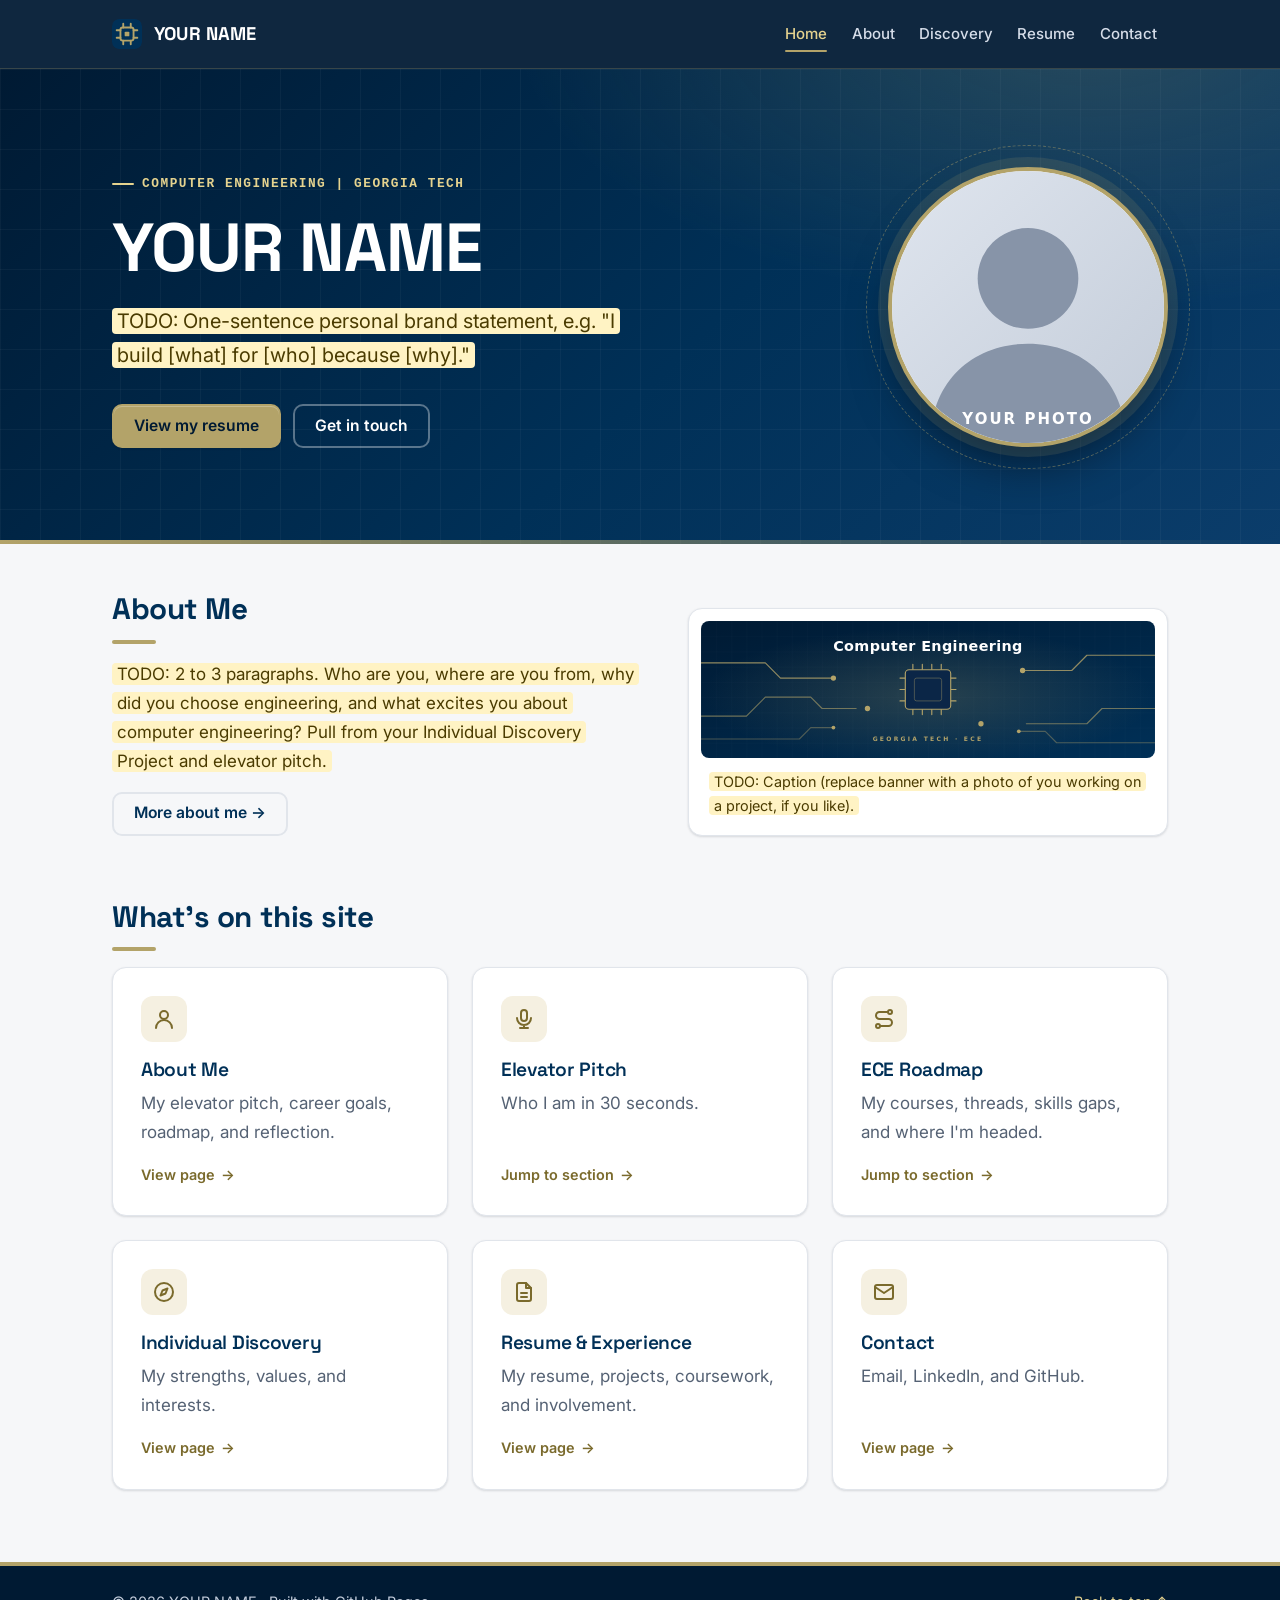
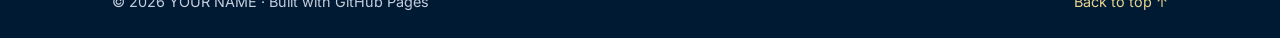
==== index.html @ eb9f962d "Restructure site into 5 pages: Home, About, Discovery, Resume, Contact - New about.html combines Ele" ====
<!DOCTYPE html>
<html lang="en">
<head>
<meta charset="utf-8">
<meta name="viewport" content="width=device-width, initial-scale=1">
<title>Home | YOUR NAME ePortfolio</title>
<meta name="description" content="ECE ePortfolio of YOUR NAME, Computer Engineering student at Georgia Tech.">
<meta name="theme-color" content="#001a33">
<link rel="icon" href="favicon.svg" type="image/svg+xml">
<link rel="preconnect" href="https://fonts.googleapis.com">
<link rel="preconnect" href="https://fonts.gstatic.com" crossorigin>
<link rel="stylesheet" href="https://fonts.googleapis.com/css2?family=Inter:wght@400;500;600;700&amp;family=Space+Grotesk:wght@500;600;700&amp;display=swap">
<link rel="stylesheet" href="style.css">
<script>document.documentElement.classList.add("js");</script>
<script src="script.js" defer></script>
</head>
<body>
<a class="skip-link" href="#main">Skip to main content</a>
<header class="site-header" id="top">
<div class="wrap header-inner">
<a class="brand" href="index.html"><img src="favicon.svg" alt="" width="30" height="30">YOUR NAME</a>
<button class="nav-toggle" type="button" aria-expanded="false" aria-controls="site-nav"><span class="nav-toggle-bars" aria-hidden="true"></span><span class="sr-only">Open menu</span></button>
<nav id="site-nav" class="site-nav" aria-label="Main">
<a class="active" aria-current="page" href="index.html">Home</a>
<a href="about.html">About</a>
<a href="discovery.html">Discovery</a>
<a href="resume.html">Resume</a>
<a href="contact.html">Contact</a>
</nav>
</div>
</header>

<main id="main">
<section class="hero" aria-labelledby="hero-name">
<div class="wrap hero-inner">
<div class="hero-photo">
<img class="headshot" src="images/headshot.svg" alt="Headshot of YOUR NAME" width="280" height="280">
</div>
<div class="hero-text">
<p class="eyebrow">Computer Engineering | Georgia Tech</p>
<h1 id="hero-name">YOUR NAME</h1>
<p class="lede"><span class="todo">TODO: One-sentence personal brand statement, e.g. "I build [what] for [who] because [why]."</span></p>
<div class="hero-actions">
<a class="btn" href="resume.html">View my resume</a>
<a class="btn btn-light" href="contact.html">Get in touch</a>
</div>
</div>
</div>
</section>

<div class="wrap content">
<section class="section" aria-labelledby="about-heading">
<div class="about">
<div>
<h2 id="about-heading">About Me</h2>
<p><span class="todo">TODO: 2 to 3 paragraphs. Who are you, where are you from, why did you choose engineering, and what excites you about computer engineering? Pull from your Individual Discovery Project and elevator pitch.</span></p>
<p><a class="btn btn-ghost" href="about.html">More about me &rarr;</a></p>
</div>
<figure>
<img src="images/banner.svg" alt="Computer Engineering banner graphic with circuit traces" width="1200" height="360">
<figcaption><span class="todo">TODO: Caption (replace banner with a photo of you working on a project, if you like).</span></figcaption>
</figure>
</div>
</section>

<section class="section" aria-labelledby="site-heading">
<h2 id="site-heading">What's on this site</h2>
<div class="grid">
<article class="card card-link">
<span class="icon-badge"><svg viewBox="0 0 24 24" fill="none" stroke="currentColor" stroke-width="2" stroke-linecap="round" stroke-linejoin="round" aria-hidden="true" focusable="false"><circle cx="12" cy="8" r="4"/><path d="M4 21a8 8 0 0 1 16 0"/></svg></span>
<h3><a href="about.html">About Me</a></h3>
<p>My elevator pitch, career goals, roadmap, and reflection.</p>
<span class="card-more" aria-hidden="true">View page</span>
</article>
<article class="card card-link">
<span class="icon-badge"><svg viewBox="0 0 24 24" fill="none" stroke="currentColor" stroke-width="2" stroke-linecap="round" stroke-linejoin="round" aria-hidden="true" focusable="false"><rect x="9" y="3" width="6" height="11" rx="3"/><path d="M5 11a7 7 0 0 0 14 0M12 18v3M8 21h8"/></svg></span>
<h3><a href="about.html#pitch">Elevator Pitch</a></h3>
<p>Who I am in 30 seconds.</p>
<span class="card-more" aria-hidden="true">Jump to section</span>
</article>
<article class="card card-link">
<span class="icon-badge"><svg viewBox="0 0 24 24" fill="none" stroke="currentColor" stroke-width="2" stroke-linecap="round" stroke-linejoin="round" aria-hidden="true" focusable="false"><circle cx="6" cy="19" r="2"/><circle cx="18" cy="5" r="2"/><path d="M8 19h8.5a3.5 3.5 0 0 0 0-7h-9a3.5 3.5 0 0 1 0-7H16"/></svg></span>
<h3><a href="about.html#roadmap">ECE Roadmap</a></h3>
<p>My courses, threads, skills gaps, and where I'm headed.</p>
<span class="card-more" aria-hidden="true">Jump to section</span>
</article>
<article class="card card-link">
<span class="icon-badge"><svg viewBox="0 0 24 24" fill="none" stroke="currentColor" stroke-width="2" stroke-linecap="round" stroke-linejoin="round" aria-hidden="true" focusable="false"><circle cx="12" cy="12" r="9"/><path d="m15.5 8.5-2 5-5 2 2-5z"/></svg></span>
<h3><a href="discovery.html">Individual Discovery</a></h3>
<p>My strengths, values, and interests.</p>
<span class="card-more" aria-hidden="true">View page</span>
</article>
<article class="card card-link">
<span class="icon-badge"><svg viewBox="0 0 24 24" fill="none" stroke="currentColor" stroke-width="2" stroke-linecap="round" stroke-linejoin="round" aria-hidden="true" focusable="false"><path d="M14 3H7a2 2 0 0 0-2 2v14a2 2 0 0 0 2 2h10a2 2 0 0 0 2-2V8z"/><path d="M14 3v5h5M9 13h6M9 17h6"/></svg></span>
<h3><a href="resume.html">Resume &amp; Experience</a></h3>
<p>My resume, projects, coursework, and involvement.</p>
<span class="card-more" aria-hidden="true">View page</span>
</article>
<article class="card card-link">
<span class="icon-badge"><svg viewBox="0 0 24 24" fill="none" stroke="currentColor" stroke-width="2" stroke-linecap="round" stroke-linejoin="round" aria-hidden="true" focusable="false"><rect x="3" y="5" width="18" height="14" rx="2"/><path d="m3 7 9 6 9-6"/></svg></span>
<h3><a href="contact.html">Contact</a></h3>
<p>Email, LinkedIn, and GitHub.</p>
<span class="card-more" aria-hidden="true">View page</span>
</article>
</div>
</section>
</div>
</main>

<footer class="site-footer">
<div class="wrap footer-inner">
<p>&copy; 2026 YOUR NAME &middot; Built with GitHub Pages</p>
<p><a href="#top">Back to top &uarr;</a></p>
</div>
</footer>
</body>
</html>
---- style.css ----
/* =========================================================================
   ECE ePortfolio stylesheet
   Palette: Georgia Tech Navy (#003057) + Tech Gold (#B3A369)
   Fonts:   Space Grotesk (headings) + Inter (body), loaded in each page <head>
   Sections: 1 tokens · 2 base · 3 layout · 4 header/nav · 5 heroes
             6 components · 7 page-specific · 8 footer · 9 utilities · 10 print
   ========================================================================= */

/* ---------- 1. Design tokens ---------- */
:root {
  color-scheme: light dark;

  /* brand */
  --navy: #003057;
  --navy-900: #001a33;
  --navy-700: #0b3d6b;
  --gold: #b3a369;          /* decoration only: 2.3:1 on white, not for text */
  --gold-strong: #7a6a2c;   /* gold text on light surfaces (5.4:1) */
  --gold-soft: #f5f0e1;

  /* surfaces + text */
  --bg: #f6f7f9;
  --surface: #ffffff;
  --surface-2: #f0f3f7;
  --text: #1a2433;
  --heading: #003057;
  --muted: #556274;
  --border: #e1e5eb;
  --link: #00539b;
  --link-hover: #003057;
  --focus: #00539b;
  --header-bg: rgba(0, 26, 51, .94);
  --th-bg: #003057;
  --th-text: #ffffff;
  --row-alt: #f8f9fb;
  --row-hover: #f2efe3;

  /* the TODO highlight: intentionally the same in light and dark mode */
  --todo-bg: #fff3c4;
  --todo-text: #4a3b00;

  /* type */
  --font-body: "Inter", system-ui, -apple-system, "Segoe UI", Roboto, sans-serif;
  --font-head: "Space Grotesk", "Inter", system-ui, -apple-system, "Segoe UI", sans-serif;
  --font-mono: ui-monospace, "Cascadia Code", "SFMono-Regular", Consolas, monospace;

  /* shape + depth */
  --radius: 14px;
  --radius-sm: 8px;
  --shadow-sm: 0 1px 2px rgba(16, 24, 40, .06), 0 1px 3px rgba(16, 24, 40, .08);
  --shadow-md: 0 4px 8px -2px rgba(16, 24, 40, .08), 0 12px 24px -6px rgba(16, 24, 40, .12);
  --ease: cubic-bezier(.2, .7, .2, 1);
  --speed: .2s;

  /* spacing */
  --space-1: .25rem;
  --space-2: .5rem;
  --space-3: .75rem;
  --space-4: 1rem;
  --space-5: 1.5rem;
  --space-6: 2rem;
  --space-7: 3rem;
  --space-8: 4.5rem;
  --wrap: 1120px;
  --header-h: 68px;
}

@media (prefers-color-scheme: dark) {
  :root {
    --gold-strong: #d6c58a;
    --gold-soft: #24261c;
    --bg: #0b1320;
    --surface: #121c2c;
    --surface-2: #182437;
    --text: #dfe6ef;
    --heading: #f2f5f9;
    --muted: #9aa8bb;
    --border: #243349;
    --link: #8cc4ff;
    --link-hover: #d6c58a;
    --focus: #e5d38f;
    --header-bg: rgba(7, 14, 24, .92);
    --th-bg: #1c2a40;
    --th-text: #f2f5f9;
    --row-alt: #142034;
    --row-hover: #1e2a3d;
    --shadow-sm: 0 1px 2px rgba(0, 0, 0, .4);
    --shadow-md: 0 4px 8px -2px rgba(0, 0, 0, .4), 0 12px 24px -6px rgba(0, 0, 0, .5);
  }
}

/* ---------- 2. Base ---------- */
*, *::before, *::after { box-sizing: border-box; }

html {
  scroll-behavior: smooth;
  scroll-padding-top: calc(var(--header-h) + 16px);
  -webkit-text-size-adjust: 100%;
}

body {
  margin: 0;
  font-family: var(--font-body);
  font-size: 1.0625rem;
  line-height: 1.7;
  color: var(--text);
  background: var(--bg);
  -webkit-font-smoothing: antialiased;
  text-rendering: optimizeLegibility;
  display: flex;
  flex-direction: column;
  min-height: 100vh;
}

main { flex: 1 0 auto; }

h1, h2, h3, h4 {
  font-family: var(--font-head);
  color: var(--heading);
  line-height: 1.2;
  letter-spacing: -.015em;
  margin: 0 0 var(--space-4);
}
h1 { font-size: clamp(2rem, 4.5vw, 3rem); font-weight: 700; }
h2 { font-size: clamp(1.45rem, 2.6vw, 1.85rem); font-weight: 700; margin-top: var(--space-7); }
h2::after {
  content: "";
  display: block;
  width: 44px;
  height: 4px;
  margin-top: var(--space-3);
  border-radius: 2px;
  background: var(--gold);
}
h3 { font-size: 1.2rem; font-weight: 600; }

p { margin: 0 0 var(--space-4); }
.content p, .content li { max-width: 72ch; }

a {
  color: var(--link);
  text-decoration-thickness: 1px;
  text-underline-offset: .2em;
  transition: color var(--speed) var(--ease), text-decoration-color var(--speed) var(--ease);
}
a:hover { color: var(--link-hover); text-decoration-color: var(--gold); text-decoration-thickness: 2px; }

:focus-visible {
  outline: 3px solid var(--focus);
  outline-offset: 3px;
  border-radius: 4px;
}

img, svg, iframe { max-width: 100%; }
img { height: auto; display: block; }

strong { font-weight: 600; }

::selection { background: var(--gold); color: #001a33; }

/* ---------- 3. Layout ---------- */
.wrap {
  width: 100%;
  max-width: var(--wrap);
  margin: 0 auto;
  padding: 0 clamp(1rem, 4vw, 2rem);
}

.content { padding-top: var(--space-7); padding-bottom: var(--space-8); }
.wrap.content > :first-child { margin-top: 0; }
.about h2:first-child { margin-top: 0; }

.section { margin-top: var(--space-7); }
.section > h2:first-child { margin-top: 0; }

/* sub-sections inside a long section (h3 level) */
.subsection { margin-top: var(--space-6); }
.subsection > h3:first-child { margin-top: 0; }
h4 { font-size: 1.15rem; font-weight: 600; }

/* "On this page" jump links (About, Resume) */
.page-toc {
  display: flex;
  flex-wrap: wrap;
  align-items: center;
  gap: var(--space-2);
  padding: var(--space-3) var(--space-4);
  background: var(--surface);
  border: 1px solid var(--border);
  border-radius: 999px;
  box-shadow: var(--shadow-sm);
  width: fit-content;
  max-width: 100%;
}
.page-toc-label {
  margin-right: var(--space-2);
  font-family: var(--font-mono);
  font-size: .75rem;
  font-weight: 600;
  letter-spacing: .1em;
  text-transform: uppercase;
  color: var(--muted);
}
.page-toc a {
  padding: .3rem .85rem;
  border-radius: 999px;
  font-size: .92rem;
  font-weight: 500;
  color: var(--heading);
  text-decoration: none;
  transition: background-color var(--speed) var(--ease), color var(--speed) var(--ease);
}
.page-toc a:hover { background: var(--gold-soft); color: var(--heading); }
@media (max-width: 560px) {
  .page-toc { border-radius: var(--radius); }
  .page-toc-label { width: 100%; }
}

.grid {
  display: grid;
  grid-template-columns: repeat(auto-fill, minmax(min(100%, 300px), 1fr));
  gap: var(--space-5);
}
.grid-3 {
  display: grid;
  grid-template-columns: repeat(auto-fit, minmax(min(100%, 280px), 1fr));
  gap: var(--space-5);
  margin-top: var(--space-6);
}
.grid-2 {
  display: grid;
  grid-template-columns: repeat(auto-fit, minmax(min(100%, 380px), 1fr));
  gap: var(--space-5);
}

/* ---------- 4. Header + navigation ---------- */
.skip-link {
  position: absolute;
  left: var(--space-4);
  top: -100px;
  z-index: 100;
  padding: var(--space-2) var(--space-4);
  background: var(--gold);
  color: #001a33;
  font-weight: 600;
  border-radius: var(--radius-sm);
  text-decoration: none;
}
.skip-link:focus { top: var(--space-3); color: #001a33; }

.site-header {
  position: sticky;
  top: 0;
  z-index: 50;
  background: var(--header-bg);
  -webkit-backdrop-filter: saturate(160%) blur(10px);
  backdrop-filter: saturate(160%) blur(10px);
  border-bottom: 1px solid rgba(179, 163, 105, .25);
  transition: box-shadow var(--speed) var(--ease);
}
.site-header.is-scrolled { box-shadow: 0 6px 20px -8px rgba(0, 0, 0, .45); }
.site-header :focus-visible { outline-color: #e5d38f; }

.header-inner {
  display: flex;
  align-items: center;
  justify-content: space-between;
  gap: var(--space-4);
  min-height: var(--header-h);
}

.brand {
  display: inline-flex;
  align-items: center;
  gap: var(--space-3);
  color: #fff;
  font-family: var(--font-head);
  font-weight: 700;
  font-size: 1.15rem;
  letter-spacing: .01em;
  text-decoration: none;
  white-space: nowrap;
}
.brand img { width: 30px; height: 30px; border-radius: 7px; }
.brand:hover { color: #fff; text-decoration: none; }
.brand:hover img { transform: rotate(-8deg); }
.brand img { transition: transform var(--speed) var(--ease); }

.site-nav {
  display: flex;
  flex-wrap: wrap;
  align-items: center;
  gap: 2px;
}
.site-nav a {
  position: relative;
  color: #d5dde9;
  text-decoration: none;
  font-size: .94rem;
  font-weight: 500;
  padding: .45rem .7rem;
  border-radius: 8px;
  transition: color var(--speed) var(--ease), background-color var(--speed) var(--ease);
}
.site-nav a:hover { color: #fff; background: rgba(255, 255, 255, .08); }
.site-nav a.active { color: #e5d38f; }
.site-nav a.active::after {
  content: "";
  position: absolute;
  left: .7rem;
  right: .7rem;
  bottom: .15rem;
  height: 2px;
  border-radius: 2px;
  background: var(--gold);
}

/* Hamburger button: only shown when JS is running and the screen is narrow.
   Without JS the nav simply wraps below the brand, so it always works. */
.nav-toggle {
  display: none;
  align-items: center;
  justify-content: center;
  width: 44px;
  height: 44px;
  margin-right: -8px;
  padding: 0;
  border: 0;
  border-radius: 10px;
  background: transparent;
  color: #fff;
  cursor: pointer;
}
.nav-toggle:hover { background: rgba(255, 255, 255, .08); }
.nav-toggle-bars,
.nav-toggle-bars::before,
.nav-toggle-bars::after {
  display: block;
  width: 22px;
  height: 2px;
  border-radius: 2px;
  background: currentColor;
  transition: transform var(--speed) var(--ease), background-color var(--speed) var(--ease);
}
.nav-toggle-bars { position: relative; }
.nav-toggle-bars::before,
.nav-toggle-bars::after { content: ""; position: absolute; left: 0; }
.nav-toggle-bars::before { top: -7px; }
.nav-toggle-bars::after { top: 7px; }
.nav-toggle[aria-expanded="true"] .nav-toggle-bars { background: transparent; }
.nav-toggle[aria-expanded="true"] .nav-toggle-bars::before { transform: translateY(7px) rotate(45deg); }
.nav-toggle[aria-expanded="true"] .nav-toggle-bars::after { transform: translateY(-7px) rotate(-45deg); }

@media (max-width: 720px) {
  /* no-JS fallback: brand on one row, nav links wrap underneath */
  .header-inner { flex-wrap: wrap; padding-top: var(--space-2); padding-bottom: var(--space-2); }
  .site-nav { width: 100%; }

  /* JS enhanced: collapsible dropdown panel */
  .js .header-inner { flex-wrap: nowrap; padding-top: 0; padding-bottom: 0; }
  .js .nav-toggle { display: inline-flex; }
  .js .site-nav {
    position: absolute;
    top: 100%;
    left: 0;
    right: 0;
    flex-direction: column;
    align-items: stretch;
    gap: 0;
    padding: var(--space-2) clamp(1rem, 4vw, 2rem) var(--space-4);
    background: var(--navy-900);
    border-bottom: 1px solid rgba(179, 163, 105, .3);
    box-shadow: 0 16px 24px -12px rgba(0, 0, 0, .5);
    opacity: 0;
    visibility: hidden;
    transform: translateY(-8px);
    transition: opacity var(--speed) var(--ease), transform var(--speed) var(--ease), visibility 0s linear var(--speed);
  }
  .js .nav-open .site-nav {
    opacity: 1;
    visibility: visible;
    transform: none;
    transition: opacity var(--speed) var(--ease), transform var(--speed) var(--ease), visibility 0s;
  }
  .js .site-nav a {
    padding: .8rem .75rem;
    font-size: 1.02rem;
    border-bottom: 1px solid rgba(255, 255, 255, .06);
  }
  .js .site-nav a:last-child { border-bottom: 0; }
  .js .site-nav a.active { background: rgba(179, 163, 105, .12); }
  .js .site-nav a.active::after { left: 0; right: auto; top: .6rem; bottom: .6rem; width: 3px; height: auto; }
}

/* ---------- 5. Heroes ---------- */
/* shared navy backdrop: gradient + faint engineering grid + gold glow */
.hero,
.page-hero {
  position: relative;
  color: #e6ecf5;
  background:
    radial-gradient(60rem 30rem at 85% -10%, rgba(179, 163, 105, .22), transparent 60%),
    linear-gradient(rgba(255, 255, 255, .035) 1px, transparent 1px) 0 0 / 40px 40px,
    linear-gradient(90deg, rgba(255, 255, 255, .035) 1px, transparent 1px) 0 0 / 40px 40px,
    linear-gradient(135deg, var(--navy-900) 0%, var(--navy) 55%, var(--navy-700) 100%);
  overflow: hidden;
}
.hero::after,
.page-hero::after {
  content: "";
  position: absolute;
  left: 0;
  right: 0;
  bottom: 0;
  height: 4px;
  background: linear-gradient(90deg, var(--gold), rgba(179, 163, 105, 0));
}
.hero h1, .page-hero h1 { color: #fff; }
.hero :focus-visible, .page-hero :focus-visible { outline-color: #e5d38f; }

/* home hero */
.hero { padding: clamp(3rem, 8vw, 6rem) 0; }
.hero-inner {
  display: grid;
  grid-template-columns: minmax(0, 1fr) auto;
  grid-template-areas: "text photo";
  align-items: center;
  gap: clamp(2rem, 6vw, 5rem);
}
.hero-text { grid-area: text; }
.hero-photo { grid-area: photo; position: relative; }
.hero h1 { font-size: clamp(2.5rem, 7vw, 4.25rem); margin-bottom: var(--space-4); }
.hero .lede { font-size: clamp(1.08rem, 1.6vw, 1.25rem); max-width: 40ch; color: #e6ecf5; margin-bottom: var(--space-6); }

.hero img.headshot {
  width: clamp(180px, 26vw, 280px);
  height: auto;
  aspect-ratio: 1;
  object-fit: cover;
  border-radius: 50%;
  border: 4px solid var(--gold);
  background: #fff;
  box-shadow: 0 0 0 10px rgba(179, 163, 105, .14), 0 24px 48px -12px rgba(0, 0, 0, .55);
}
.hero-photo::before {
  /* decorative orbit ring */
  content: "";
  position: absolute;
  inset: -22px;
  border-radius: 50%;
  border: 1px dashed rgba(179, 163, 105, .45);
  pointer-events: none;
}

.eyebrow {
  display: inline-flex;
  align-items: center;
  gap: var(--space-2);
  margin: 0 0 var(--space-3);
  font-family: var(--font-mono);
  font-size: .8rem;
  font-weight: 600;
  letter-spacing: .12em;
  text-transform: uppercase;
  color: var(--gold-strong);
}
.hero .eyebrow, .page-hero .eyebrow { color: #e5d38f; }
.eyebrow::before {
  content: "";
  width: 22px;
  height: 2px;
  border-radius: 2px;
  background: currentColor;
}

.hero-actions { display: flex; flex-wrap: wrap; gap: var(--space-3); }

@media (max-width: 720px) {
  .hero-inner {
    grid-template-columns: 1fr;
    grid-template-areas: "photo" "text";
    justify-items: start;
  }
  .hero-photo { margin: 22px 0 0 22px; }
}

/* inner-page hero */
.page-hero { padding: clamp(2.25rem, 6vw, 3.75rem) 0 clamp(2.25rem, 5vw, 3.25rem); }
.page-hero h1 { margin-bottom: var(--space-3); }
.page-hero .lede { font-size: 1.12rem; max-width: 65ch; margin: 0; color: #e6ecf5; }

.breadcrumb { margin-bottom: var(--space-4); font-size: .88rem; }
.breadcrumb ol { display: flex; flex-wrap: wrap; gap: var(--space-2); list-style: none; margin: 0; padding: 0; }
.breadcrumb li { display: inline-flex; align-items: center; gap: var(--space-2); color: #aebbd0; }
.breadcrumb li + li::before { content: "/"; color: rgba(179, 163, 105, .8); }
.breadcrumb a { color: #d5dde9; text-decoration: none; }
.breadcrumb a:hover { color: #fff; text-decoration: underline; text-decoration-color: var(--gold); }
.breadcrumb [aria-current="page"] { color: #e5d38f; }

/* ---------- 6. Components ---------- */

/* TODO highlight. Keep this: search the project for "TODO" to find unfinished content. */
.todo {
  background: var(--todo-bg);
  color: var(--todo-text);
  border-radius: 4px;
  padding: 1px 5px;
  -webkit-box-decoration-break: clone;
  box-decoration-break: clone;
}

/* Buttons */
.btn {
  display: inline-flex;
  align-items: center;
  justify-content: center;
  gap: var(--space-2);
  min-height: 44px;
  padding: .65rem 1.25rem;
  border: 2px solid transparent;
  border-radius: 10px;
  background: var(--gold);
  color: #001a33;
  font-family: var(--font-body);
  font-size: .98rem;
  font-weight: 600;
  line-height: 1.2;
  text-decoration: none;
  cursor: pointer;
  box-shadow: 0 1px 0 rgba(255, 255, 255, .25) inset, var(--shadow-sm);
  transition: transform var(--speed) var(--ease), box-shadow var(--speed) var(--ease),
              background-color var(--speed) var(--ease), color var(--speed) var(--ease), border-color var(--speed) var(--ease);
}
.btn:hover {
  background: #c4b57d;
  color: #001a33;
  text-decoration: none;
  transform: translateY(-2px);
  box-shadow: 0 1px 0 rgba(255, 255, 255, .25) inset, var(--shadow-md);
}
.btn:active { transform: translateY(0); }
.btn svg { width: 18px; height: 18px; flex: none; }

.btn-ghost {
  background: transparent;
  color: var(--heading);
  border-color: var(--border);
  box-shadow: none;
}
.btn-ghost:hover { background: var(--surface-2); color: var(--heading); border-color: var(--gold); box-shadow: none; }

/* ghost button on a navy hero */
.btn-light { background: transparent; color: #fff; border-color: rgba(255, 255, 255, .35); box-shadow: none; }
.btn-light:hover { background: rgba(255, 255, 255, .1); color: #fff; border-color: #e5d38f; box-shadow: none; }

.btn-sm { min-height: 36px; padding: .4rem .9rem; font-size: .9rem; border-radius: 8px; }

/* Cards */
.card {
  position: relative;
  background: var(--surface);
  border: 1px solid var(--border);
  border-radius: var(--radius);
  padding: clamp(1.25rem, 3vw, 1.75rem);
  margin: var(--space-4) 0;
  box-shadow: var(--shadow-sm);
}
.grid > .card, .grid-2 > .card, .grid-3 > .card { margin: 0; }
.card > :last-child { margin-bottom: 0; }
.card h2 { margin-top: 0; font-size: 1.3rem; }
.card h3 { margin-bottom: var(--space-2); }

/* Clickable cards (home page): the heading link stretches over the whole card */
.card-link {
  display: flex;
  flex-direction: column;
  transition: transform var(--speed) var(--ease), box-shadow var(--speed) var(--ease), border-color var(--speed) var(--ease);
}
.card-link:hover, .card-link:focus-within {
  transform: translateY(-4px);
  box-shadow: var(--shadow-md);
  border-color: var(--gold);
}
.card-link h3 a { color: var(--heading); text-decoration: none; }
.card-link h3 a::after { content: ""; position: absolute; inset: 0; border-radius: var(--radius); }
.card-link h3 a:focus-visible { outline: none; }
.card-link:focus-within { outline: 3px solid var(--focus); outline-offset: 3px; }
.card-link p { color: var(--muted); margin-bottom: var(--space-4); }
.card-more {
  margin-top: auto;
  display: inline-flex;
  align-items: center;
  gap: .35rem;
  font-size: .9rem;
  font-weight: 600;
  color: var(--gold-strong);
}
.card-more::after { content: "\2192"; transition: transform var(--speed) var(--ease); }
.card-link:hover .card-more::after { transform: translateX(4px); }

.icon-badge {
  display: inline-grid;
  place-items: center;
  width: 46px;
  height: 46px;
  margin-bottom: var(--space-4);
  border-radius: 12px;
  background: var(--gold-soft);
  color: var(--gold-strong);
  transition: background-color var(--speed) var(--ease), color var(--speed) var(--ease);
}
.icon-badge svg { width: 24px; height: 24px; }
.card-link:hover .icon-badge { background: var(--navy); color: #e5d38f; }

/* numbered feature cards (Discovery: strengths / values / interests) */
.feature { border-top: 4px solid var(--gold); }
.feature .num {
  display: block;
  margin-bottom: var(--space-2);
  font-family: var(--font-mono);
  font-size: .8rem;
  font-weight: 600;
  letter-spacing: .1em;
  color: var(--gold-strong);
}

/* callout (highlighted section) */
.callout {
  background: var(--surface);
  border: 1px solid var(--border);
  border-left: 5px solid var(--gold);
  border-radius: var(--radius-sm) var(--radius) var(--radius) var(--radius-sm);
  padding: clamp(1.25rem, 3vw, 1.75rem);
  box-shadow: var(--shadow-sm);
}
.callout > :last-child { margin-bottom: 0; }
.callout h2 { margin-top: 0; }

/* Figures */
figure {
  margin: var(--space-6) 0;
  background: var(--surface);
  border: 1px solid var(--border);
  border-radius: var(--radius);
  padding: var(--space-3);
  box-shadow: var(--shadow-sm);
  overflow: hidden;
}
figure img { width: 100%; border-radius: calc(var(--radius) - 6px); }
figcaption {
  color: var(--muted);
  font-size: .9rem;
  padding: var(--space-3) var(--space-2) var(--space-1);
}

/* Tables */
.table-wrap {
  margin: var(--space-5) 0;
  overflow-x: auto;
  border: 1px solid var(--border);
  border-radius: var(--radius);
  background: var(--surface);
  box-shadow: var(--shadow-sm);
  -webkit-overflow-scrolling: touch;
}
table { border-collapse: collapse; width: 100%; min-width: 560px; background: var(--surface); }
caption {
  caption-side: top;
  text-align: left;
  padding: var(--space-4) var(--space-5) var(--space-2);
  font-size: .9rem;
  color: var(--muted);
}
th, td {
  padding: .85rem 1.25rem;
  text-align: left;
  vertical-align: top;
  border-bottom: 1px solid var(--border);
}
thead th {
  background: var(--th-bg);
  color: var(--th-text);
  font-family: var(--font-head);
  font-size: .85rem;
  font-weight: 600;
  letter-spacing: .06em;
  text-transform: uppercase;
  border-bottom: 3px solid var(--gold);
  white-space: nowrap;
}
tbody tr:nth-child(even) { background: var(--row-alt); }
tbody tr { transition: background-color var(--speed) var(--ease); }
tbody tr:hover { background: var(--row-hover); }
tbody tr:last-child td, tbody tr:last-child th { border-bottom: 0; }
tbody th { font-weight: 600; color: var(--heading); }

/* Course plan: semester column reads like a label */
.table-plan tbody th { width: 22%; font-family: var(--font-head); }

/* Skills gap: numbered step headers and a "skill" column with a gold marker */
.table-gap thead { counter-reset: step; }
.table-gap thead th::before {
  counter-increment: step;
  content: counter(step);
  display: inline-grid;
  place-items: center;
  width: 1.5em;
  height: 1.5em;
  margin-right: .55em;
  border-radius: 50%;
  background: var(--gold);
  color: #001a33;
  font-size: .8rem;
  letter-spacing: 0;
}
.table-gap tbody th { box-shadow: inset 4px 0 0 var(--gold); width: 30%; }

/* Optional level pills for the "Where I Am Now" column, e.g.
   <span class="level level-1">Beginner</span>  (level-1, level-2, level-3) */
.level {
  display: inline-block;
  padding: .1rem .6rem;
  border-radius: 999px;
  font-size: .82rem;
  font-weight: 600;
  border: 1px solid currentColor;
}
.level-1 { color: #b54708; }
.level-2 { color: #8a6d00; }
.level-3 { color: #067647; }
@media (prefers-color-scheme: dark) {
  .level-1 { color: #f7b27a; }
  .level-2 { color: #e5d38f; }
  .level-3 { color: #75e0a7; }
}

/* ---------- 7. Page-specific ---------- */

/* Home: about + banner side by side on wide screens */
.about { display: grid; grid-template-columns: minmax(0, 1.1fr) minmax(0, 1fr); gap: clamp(1.5rem, 4vw, 3rem); align-items: center; }
.about figure { margin: 0; }
@media (max-width: 820px) { .about { grid-template-columns: 1fr; } }

/* Pitch */
.pitch-card {
  position: relative;
  margin: var(--space-6) 0;
  padding: clamp(1.75rem, 4vw, 2.75rem) clamp(1.5rem, 4vw, 3rem);
  border-radius: var(--radius);
  background: linear-gradient(135deg, var(--surface) 0%, var(--surface-2) 100%);
  border: 1px solid var(--border);
  box-shadow: var(--shadow-md);
}
.pitch-card::before {
  content: "\201C";
  position: absolute;
  top: -.15em;
  right: .2em;
  font-family: Georgia, serif;
  font-size: 9rem;
  line-height: 1;
  color: var(--gold);
  opacity: .35;
  pointer-events: none;
}
.pitch-card h2, .pitch-card h3 { margin-top: 0; }
.pitch-card p { font-size: 1.15rem; line-height: 1.75; }
.pitch-card > :last-child { margin-bottom: 0; }

.video-embed {
  position: relative;
  aspect-ratio: 16 / 9;
  max-width: 760px;
  margin: var(--space-5) 0;
  border-radius: var(--radius);
  overflow: hidden;
  background: var(--surface-2);
  border: 2px dashed var(--border);
}
.video-embed iframe { position: absolute; inset: 0; width: 100%; height: 100%; border: 0; }
.video-embed:has(iframe) { border: 0; box-shadow: var(--shadow-md); }
.video-placeholder {
  position: absolute;
  inset: 0;
  display: grid;
  place-content: center;
  justify-items: center;
  gap: var(--space-3);
  color: var(--muted);
  font-size: .95rem;
  text-align: center;
  padding: var(--space-4);
}
.video-placeholder svg { width: 56px; height: 56px; color: var(--gold); }

/* Resume */
.pdf-frame {
  margin: var(--space-6) 0;
  border: 1px solid var(--border);
  border-radius: var(--radius);
  overflow: hidden;
  background: var(--surface-2);
  box-shadow: var(--shadow-md);
}
.pdf-frame-bar {
  display: flex;
  align-items: center;
  gap: var(--space-2);
  padding: .6rem 1rem;
  border-bottom: 1px solid var(--border);
  background: var(--surface);
  font-family: var(--font-mono);
  font-size: .82rem;
  color: var(--muted);
}
.pdf-frame-bar::before {
  content: "";
  width: 10px;
  height: 10px;
  border-radius: 50%;
  background: var(--gold);
}
.pdf-frame iframe { display: block; width: 100%; height: min(900px, 85vh); min-height: 520px; border: 0; background: #fff; }

/* Experience */
.project-card { display: grid; grid-template-columns: minmax(0, 420px) minmax(0, 1fr); gap: clamp(1.25rem, 3vw, 2rem); align-items: start; }
.project-card h3, .project-card h4 { margin-top: 0; margin-bottom: var(--space-3); }
.project-card img {
  width: 100%;
  max-width: 420px;
  border-radius: var(--radius-sm);
  border: 1px solid var(--border);
  transition: transform .35s var(--ease);
}
.project-media { overflow: hidden; border-radius: var(--radius-sm); }
.project-card:hover .project-media img { transform: scale(1.02); }
.project-links { display: flex; flex-wrap: wrap; gap: var(--space-2); margin-top: var(--space-4); }
@media (max-width: 760px) { .project-card { grid-template-columns: 1fr; } }

.exp-card { border-left: 4px solid var(--gold); }

/* Reflection: vertical journey line for past / present / future */
.journey { list-style: none; margin: var(--space-6) 0 0; padding: 0; position: relative; }
.journey::before {
  content: "";
  position: absolute;
  top: .5rem;
  bottom: .5rem;
  left: 19px;
  width: 2px;
  background: linear-gradient(var(--gold), var(--border));
}
.journey > li { position: relative; padding-left: 64px; margin-bottom: var(--space-6); }
.journey > li:last-child { margin-bottom: 0; }
.journey-marker {
  position: absolute;
  left: 0;
  top: 0;
  display: grid;
  place-items: center;
  width: 40px;
  height: 40px;
  border-radius: 50%;
  background: var(--navy);
  color: #e5d38f;
  border: 3px solid var(--gold);
  font-family: var(--font-mono);
  font-size: .85rem;
  font-weight: 700;
}
.journey h2, .journey h3 { margin-top: .35rem; margin-bottom: var(--space-2); }
.journey .card { margin: 0; }

/* Contact */
.contact-list { display: grid; grid-template-columns: repeat(auto-fit, minmax(min(100%, 280px), 1fr)); gap: var(--space-4); margin: var(--space-5) 0; }
.contact-item {
  display: flex;
  align-items: center;
  gap: var(--space-4);
  margin: 0;
  transition: transform var(--speed) var(--ease), box-shadow var(--speed) var(--ease), border-color var(--speed) var(--ease);
}
.contact-item:hover { transform: translateY(-3px); box-shadow: var(--shadow-md); border-color: var(--gold); }
.contact-item .icon-badge { margin: 0; flex: none; }
.contact-item p { margin: 0; min-width: 0; overflow-wrap: anywhere; }
.contact-item strong {
  display: block;
  font-family: var(--font-mono);
  font-size: .78rem;
  letter-spacing: .1em;
  text-transform: uppercase;
  color: var(--muted);
}

/* ---------- 8. Footer ---------- */
.site-footer {
  flex-shrink: 0;
  background: var(--navy-900);
  color: #c3cddc;
  font-size: .9rem;
  border-top: 4px solid var(--gold);
}
.footer-inner {
  display: flex;
  flex-wrap: wrap;
  align-items: center;
  justify-content: space-between;
  gap: var(--space-3);
  padding-top: var(--space-5);
  padding-bottom: var(--space-5);
}
.footer-inner p { margin: 0; }
.site-footer a { color: #e5d38f; text-decoration: none; }
.site-footer a:hover { color: #fff; text-decoration: underline; }
.site-footer :focus-visible { outline-color: #e5d38f; }

/* ---------- 9. Utilities + motion ---------- */
.sr-only {
  position: absolute !important;
  width: 1px;
  height: 1px;
  padding: 0;
  margin: -1px;
  overflow: hidden;
  clip: rect(0, 0, 0, 0);
  white-space: nowrap;
  border: 0;
}
.muted { color: var(--muted); }

@media (prefers-reduced-motion: reduce) {
  html { scroll-behavior: auto; }
  *, *::before, *::after {
    animation-duration: .01ms !important;
    animation-iteration-count: 1 !important;
    transition-duration: .01ms !important;
  }
  .card-link:hover, .contact-item:hover, .btn:hover { transform: none; }
}

/* ---------- 10. Print ---------- */
@media print {
  .site-header, .nav-toggle, .skip-link, .site-footer a[href="#top"] { display: none; }
  .hero, .page-hero { background: none; color: #000; }
  .hero h1, .page-hero h1, .hero .lede, .page-hero .lede { color: #000; }
  .card, figure, .table-wrap { box-shadow: none; break-inside: avoid; }
}
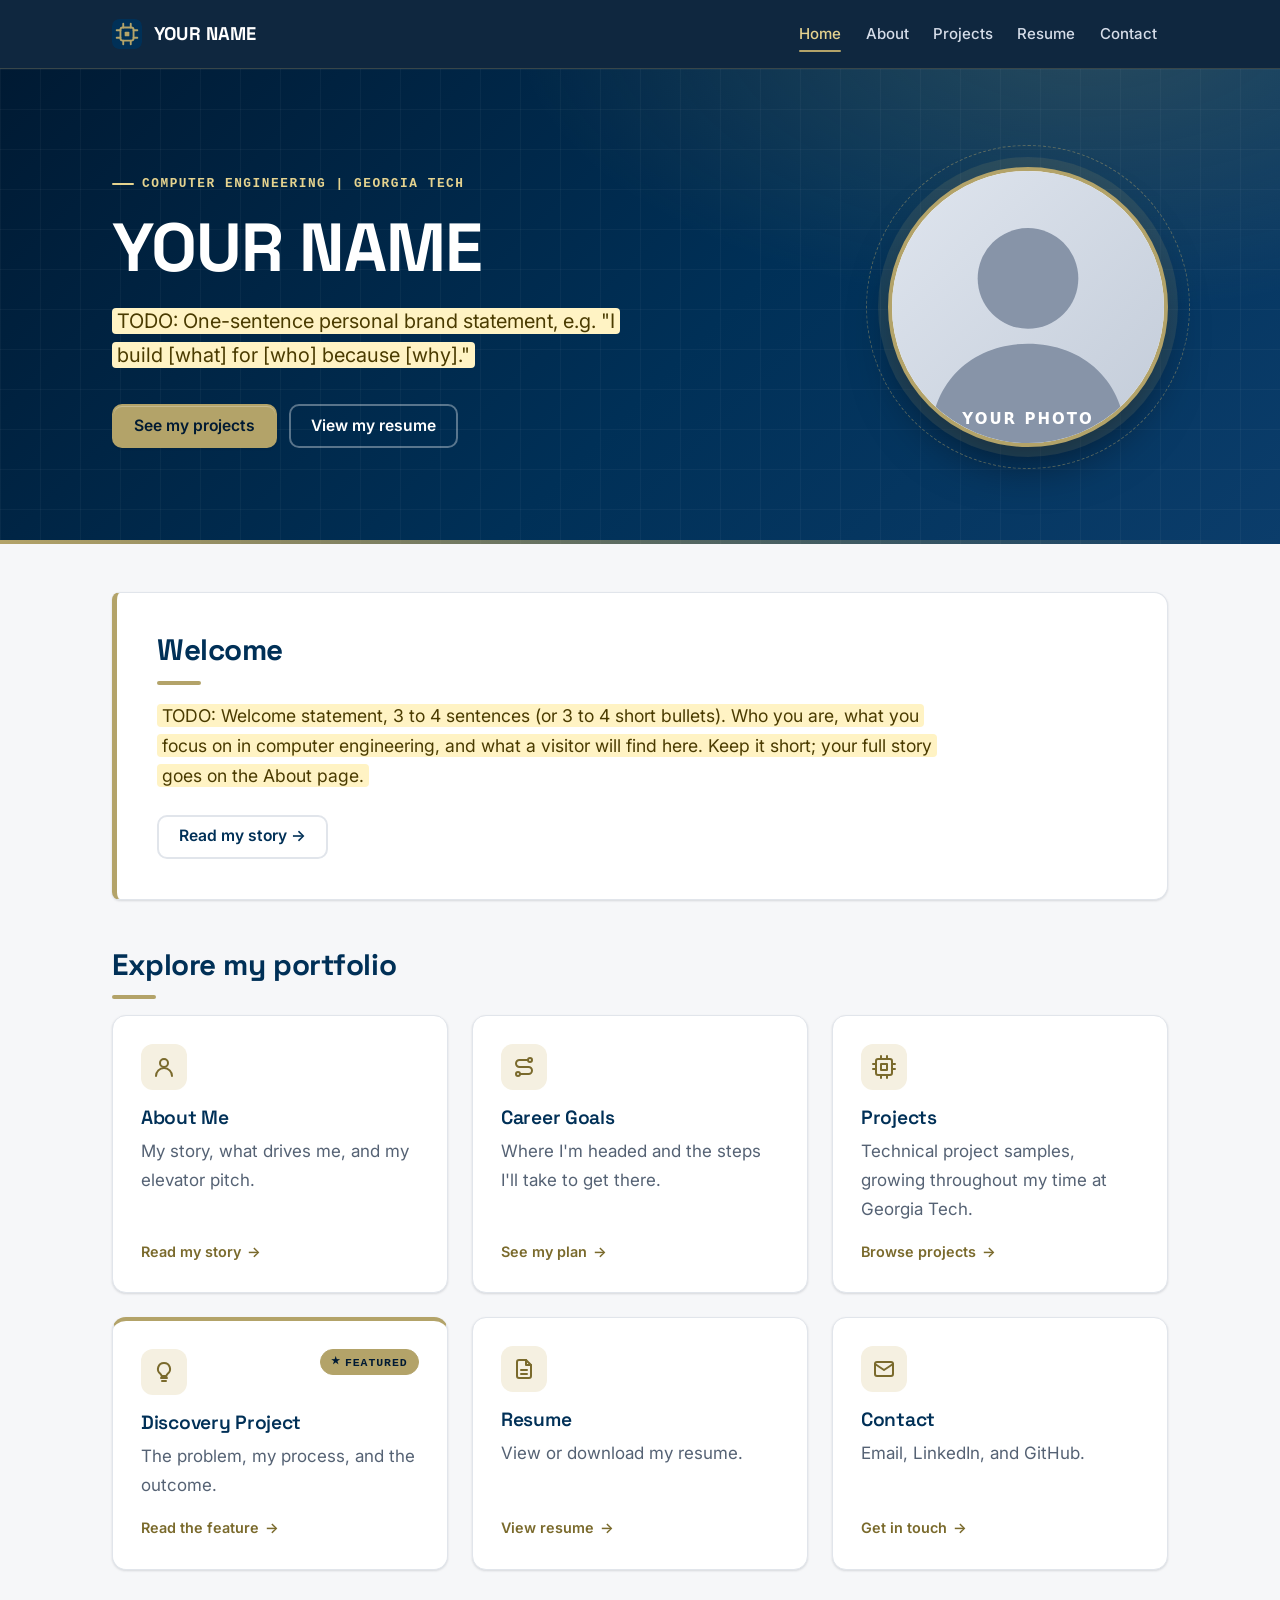
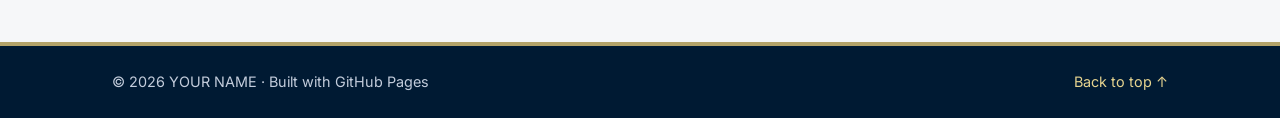
==== commit 96bc2630: "Add Project 2, simplify Home/About/Resume, clean up images - index: remove banner figure; Welcome is" ====
--- a/index.html
+++ b/index.html
@@ -23,7 +23,7 @@
 <nav id="site-nav" class="site-nav" aria-label="Main">
 <a class="active" aria-current="page" href="index.html">Home</a>
 <a href="about.html">About</a>
-<a href="discovery.html">Discovery</a>
+<a href="projects.html">Projects</a>
 <a href="resume.html">Resume</a>
 <a href="contact.html">Contact</a>
 </nav>
@@ -41,66 +41,59 @@
 <h1 id="hero-name">YOUR NAME</h1>
 <p class="lede"><span class="todo">TODO: One-sentence personal brand statement, e.g. "I build [what] for [who] because [why]."</span></p>
 <div class="hero-actions">
-<a class="btn" href="resume.html">View my resume</a>
-<a class="btn btn-light" href="contact.html">Get in touch</a>
+<a class="btn" href="projects.html">See my projects</a>
+<a class="btn btn-light" href="resume.html">View my resume</a>
 </div>
 </div>
 </div>
 </section>
 
 <div class="wrap content">
-<section class="section" aria-labelledby="about-heading">
-<div class="about">
-<div>
-<h2 id="about-heading">About Me</h2>
-<p><span class="todo">TODO: 2 to 3 paragraphs. Who are you, where are you from, why did you choose engineering, and what excites you about computer engineering? Pull from your Individual Discovery Project and elevator pitch.</span></p>
-<p><a class="btn btn-ghost" href="about.html">More about me &rarr;</a></p>
-</div>
-<figure>
-<img src="images/banner.svg" alt="Computer Engineering banner graphic with circuit traces" width="1200" height="360">
-<figcaption><span class="todo">TODO: Caption (replace banner with a photo of you working on a project, if you like).</span></figcaption>
-</figure>
-</div>
+<section class="section welcome" aria-labelledby="welcome-heading">
+<h2 id="welcome-heading">Welcome</h2>
+<p><span class="todo">TODO: Welcome statement, 3 to 4 sentences (or 3 to 4 short bullets). Who you are, what you focus on in computer engineering, and what a visitor will find here. Keep it short; your full story goes on the About page.</span></p>
+<p class="welcome-actions"><a class="btn btn-ghost" href="about.html">Read my story &rarr;</a></p>
 </section>
 
 <section class="section" aria-labelledby="site-heading">
-<h2 id="site-heading">What's on this site</h2>
+<h2 id="site-heading">Explore my portfolio</h2>
 <div class="grid">
 <article class="card card-link">
 <span class="icon-badge"><svg viewBox="0 0 24 24" fill="none" stroke="currentColor" stroke-width="2" stroke-linecap="round" stroke-linejoin="round" aria-hidden="true" focusable="false"><circle cx="12" cy="8" r="4"/><path d="M4 21a8 8 0 0 1 16 0"/></svg></span>
 <h3><a href="about.html">About Me</a></h3>
-<p>My elevator pitch, career goals, roadmap, and reflection.</p>
-<span class="card-more" aria-hidden="true">View page</span>
-</article>
-<article class="card card-link">
-<span class="icon-badge"><svg viewBox="0 0 24 24" fill="none" stroke="currentColor" stroke-width="2" stroke-linecap="round" stroke-linejoin="round" aria-hidden="true" focusable="false"><rect x="9" y="3" width="6" height="11" rx="3"/><path d="M5 11a7 7 0 0 0 14 0M12 18v3M8 21h8"/></svg></span>
-<h3><a href="about.html#pitch">Elevator Pitch</a></h3>
-<p>Who I am in 30 seconds.</p>
-<span class="card-more" aria-hidden="true">Jump to section</span>
+<p>My story, what drives me, and my elevator pitch.</p>
+<span class="card-more" aria-hidden="true">Read my story</span>
 </article>
 <article class="card card-link">
 <span class="icon-badge"><svg viewBox="0 0 24 24" fill="none" stroke="currentColor" stroke-width="2" stroke-linecap="round" stroke-linejoin="round" aria-hidden="true" focusable="false"><circle cx="6" cy="19" r="2"/><circle cx="18" cy="5" r="2"/><path d="M8 19h8.5a3.5 3.5 0 0 0 0-7h-9a3.5 3.5 0 0 1 0-7H16"/></svg></span>
-<h3><a href="about.html#roadmap">ECE Roadmap</a></h3>
-<p>My courses, threads, skills gaps, and where I'm headed.</p>
-<span class="card-more" aria-hidden="true">Jump to section</span>
+<h3><a href="about.html#goals">Career Goals</a></h3>
+<p>Where I'm headed and the steps I'll take to get there.</p>
+<span class="card-more" aria-hidden="true">See my plan</span>
 </article>
 <article class="card card-link">
-<span class="icon-badge"><svg viewBox="0 0 24 24" fill="none" stroke="currentColor" stroke-width="2" stroke-linecap="round" stroke-linejoin="round" aria-hidden="true" focusable="false"><circle cx="12" cy="12" r="9"/><path d="m15.5 8.5-2 5-5 2 2-5z"/></svg></span>
-<h3><a href="discovery.html">Individual Discovery</a></h3>
-<p>My strengths, values, and interests.</p>
-<span class="card-more" aria-hidden="true">View page</span>
+<span class="icon-badge"><svg viewBox="0 0 24 24" fill="none" stroke="currentColor" stroke-width="2" stroke-linecap="round" stroke-linejoin="round" aria-hidden="true" focusable="false"><rect x="4" y="4" width="16" height="16" rx="2"/><rect x="9" y="9" width="6" height="6"/><path d="M9 1v3M15 1v3M9 20v3M15 20v3M20 9h3M20 14h3M1 9h3M1 14h3"/></svg></span>
+<h3><a href="projects.html">Projects</a></h3>
+<p>Technical project samples, growing throughout my time at Georgia Tech.</p>
+<span class="card-more" aria-hidden="true">Browse projects</span>
+</article>
+<article class="card card-link card-featured">
+<span class="icon-badge"><svg viewBox="0 0 24 24" fill="none" stroke="currentColor" stroke-width="2" stroke-linecap="round" stroke-linejoin="round" aria-hidden="true" focusable="false"><path d="M9 18h6M10 21h4"/><path d="M12 3a6 6 0 0 0-3.5 10.9c.6.5 1 1.2 1 2.1h5c0-.9.4-1.6 1-2.1A6 6 0 0 0 12 3z"/></svg></span>
+<span class="badge badge-featured">Featured</span>
+<h3><a href="discovery.html">Discovery Project</a></h3>
+<p>The problem, my process, and the outcome.</p>
+<span class="card-more" aria-hidden="true">Read the feature</span>
 </article>
 <article class="card card-link">
 <span class="icon-badge"><svg viewBox="0 0 24 24" fill="none" stroke="currentColor" stroke-width="2" stroke-linecap="round" stroke-linejoin="round" aria-hidden="true" focusable="false"><path d="M14 3H7a2 2 0 0 0-2 2v14a2 2 0 0 0 2 2h10a2 2 0 0 0 2-2V8z"/><path d="M14 3v5h5M9 13h6M9 17h6"/></svg></span>
-<h3><a href="resume.html">Resume &amp; Experience</a></h3>
-<p>My resume, projects, coursework, and involvement.</p>
-<span class="card-more" aria-hidden="true">View page</span>
+<h3><a href="resume.html">Resume</a></h3>
+<p>View or download my resume.</p>
+<span class="card-more" aria-hidden="true">View resume</span>
 </article>
 <article class="card card-link">
 <span class="icon-badge"><svg viewBox="0 0 24 24" fill="none" stroke="currentColor" stroke-width="2" stroke-linecap="round" stroke-linejoin="round" aria-hidden="true" focusable="false"><rect x="3" y="5" width="18" height="14" rx="2"/><path d="m3 7 9 6 9-6"/></svg></span>
 <h3><a href="contact.html">Contact</a></h3>
 <p>Email, LinkedIn, and GitHub.</p>
-<span class="card-more" aria-hidden="true">View page</span>
+<span class="card-more" aria-hidden="true">Get in touch</span>
 </article>
 </div>
 </section>
--- a/style.css
+++ b/style.css
@@ -30,10 +30,6 @@
   --link-hover: #003057;
   --focus: #00539b;
   --header-bg: rgba(0, 26, 51, .94);
-  --th-bg: #003057;
-  --th-text: #ffffff;
-  --row-alt: #f8f9fb;
-  --row-hover: #f2efe3;
 
   /* the TODO highlight: intentionally the same in light and dark mode */
   --todo-bg: #fff3c4;
@@ -80,10 +76,6 @@
     --link-hover: #d6c58a;
     --focus: #e5d38f;
     --header-bg: rgba(7, 14, 24, .92);
-    --th-bg: #1c2a40;
-    --th-text: #f2f5f9;
-    --row-alt: #142034;
-    --row-hover: #1e2a3d;
     --shadow-sm: 0 1px 2px rgba(0, 0, 0, .4);
     --shadow-md: 0 4px 8px -2px rgba(0, 0, 0, .4), 0 12px 24px -6px rgba(0, 0, 0, .5);
   }
@@ -168,7 +160,6 @@
 
 .content { padding-top: var(--space-7); padding-bottom: var(--space-8); }
 .wrap.content > :first-child { margin-top: 0; }
-.about h2:first-child { margin-top: 0; }
 
 .section { margin-top: var(--space-7); }
 .section > h2:first-child { margin-top: 0; }
@@ -612,17 +603,40 @@
 .icon-badge svg { width: 24px; height: 24px; }
 .card-link:hover .icon-badge { background: var(--navy); color: #e5d38f; }
 
-/* numbered feature cards (Discovery: strengths / values / interests) */
-.feature { border-top: 4px solid var(--gold); }
-.feature .num {
-  display: block;
-  margin-bottom: var(--space-2);
+/* Badges + tool tags */
+.badge {
+  display: inline-flex;
+  align-items: center;
+  padding: .2rem .65rem;
+  border-radius: 999px;
+  border: 1px solid var(--border);
+  background: var(--surface-2);
+  color: var(--muted);
+  font-family: var(--font-mono);
+  font-size: .72rem;
+  font-weight: 600;
+  letter-spacing: .08em;
+  text-transform: uppercase;
+  line-height: 1.5;
+}
+.badge-featured { background: var(--gold); border-color: var(--gold); color: #001a33; }
+.badge-featured::before { content: "\2605"; margin-right: .35em; font-size: .9em; }
+
+.tags { display: flex; flex-wrap: wrap; gap: var(--space-2); list-style: none; margin: 0 0 var(--space-4); padding: 0; }
+.tags li {
+  padding: .15rem .6rem;
+  border-radius: 6px;
+  background: var(--surface-2);
+  border: 1px solid var(--border);
   font-family: var(--font-mono);
   font-size: .8rem;
-  font-weight: 600;
-  letter-spacing: .1em;
-  color: var(--gold-strong);
-}
+  color: var(--text);
+}
+.tags li:has(.todo) { padding: 0; background: none; border: 0; }
+
+/* Home: featured card gets a gold top edge */
+.card-featured { border-top: 4px solid var(--gold); }
+.card-featured .badge { position: absolute; top: clamp(1.25rem, 3vw, 1.75rem); right: clamp(1.25rem, 3vw, 1.75rem); }
 
 /* callout (highlighted section) */
 .callout {
@@ -653,93 +667,19 @@
   padding: var(--space-3) var(--space-2) var(--space-1);
 }
 
-/* Tables */
-.table-wrap {
-  margin: var(--space-5) 0;
-  overflow-x: auto;
+/* ---------- 7. Page-specific ---------- */
+
+/* Home: welcome statement as a single highlighted card */
+.welcome {
+  padding: clamp(1.5rem, 4vw, 2.5rem);
+  background: var(--surface);
   border: 1px solid var(--border);
-  border-radius: var(--radius);
-  background: var(--surface);
+  border-left: 5px solid var(--gold);
+  border-radius: var(--radius-sm) var(--radius) var(--radius) var(--radius-sm);
   box-shadow: var(--shadow-sm);
-  -webkit-overflow-scrolling: touch;
-}
-table { border-collapse: collapse; width: 100%; min-width: 560px; background: var(--surface); }
-caption {
-  caption-side: top;
-  text-align: left;
-  padding: var(--space-4) var(--space-5) var(--space-2);
-  font-size: .9rem;
-  color: var(--muted);
-}
-th, td {
-  padding: .85rem 1.25rem;
-  text-align: left;
-  vertical-align: top;
-  border-bottom: 1px solid var(--border);
-}
-thead th {
-  background: var(--th-bg);
-  color: var(--th-text);
-  font-family: var(--font-head);
-  font-size: .85rem;
-  font-weight: 600;
-  letter-spacing: .06em;
-  text-transform: uppercase;
-  border-bottom: 3px solid var(--gold);
-  white-space: nowrap;
-}
-tbody tr:nth-child(even) { background: var(--row-alt); }
-tbody tr { transition: background-color var(--speed) var(--ease); }
-tbody tr:hover { background: var(--row-hover); }
-tbody tr:last-child td, tbody tr:last-child th { border-bottom: 0; }
-tbody th { font-weight: 600; color: var(--heading); }
-
-/* Course plan: semester column reads like a label */
-.table-plan tbody th { width: 22%; font-family: var(--font-head); }
-
-/* Skills gap: numbered step headers and a "skill" column with a gold marker */
-.table-gap thead { counter-reset: step; }
-.table-gap thead th::before {
-  counter-increment: step;
-  content: counter(step);
-  display: inline-grid;
-  place-items: center;
-  width: 1.5em;
-  height: 1.5em;
-  margin-right: .55em;
-  border-radius: 50%;
-  background: var(--gold);
-  color: #001a33;
-  font-size: .8rem;
-  letter-spacing: 0;
-}
-.table-gap tbody th { box-shadow: inset 4px 0 0 var(--gold); width: 30%; }
-
-/* Optional level pills for the "Where I Am Now" column, e.g.
-   <span class="level level-1">Beginner</span>  (level-1, level-2, level-3) */
-.level {
-  display: inline-block;
-  padding: .1rem .6rem;
-  border-radius: 999px;
-  font-size: .82rem;
-  font-weight: 600;
-  border: 1px solid currentColor;
-}
-.level-1 { color: #b54708; }
-.level-2 { color: #8a6d00; }
-.level-3 { color: #067647; }
-@media (prefers-color-scheme: dark) {
-  .level-1 { color: #f7b27a; }
-  .level-2 { color: #e5d38f; }
-  .level-3 { color: #75e0a7; }
-}
-
-/* ---------- 7. Page-specific ---------- */
-
-/* Home: about + banner side by side on wide screens */
-.about { display: grid; grid-template-columns: minmax(0, 1.1fr) minmax(0, 1fr); gap: clamp(1.5rem, 4vw, 3rem); align-items: center; }
-.about figure { margin: 0; }
-@media (max-width: 820px) { .about { grid-template-columns: 1fr; } }
+}
+.welcome p { font-size: 1.1rem; }
+.welcome > :last-child { margin-bottom: 0; }
 
 /* Pitch */
 .pitch-card {
@@ -820,26 +760,149 @@
   border-radius: 50%;
   background: var(--gold);
 }
-.pdf-frame iframe { display: block; width: 100%; height: min(900px, 85vh); min-height: 520px; border: 0; background: #fff; }
-
-/* Experience */
-.project-card { display: grid; grid-template-columns: minmax(0, 420px) minmax(0, 1fr); gap: clamp(1.25rem, 3vw, 2rem); align-items: start; }
-.project-card h3, .project-card h4 { margin-top: 0; margin-bottom: var(--space-3); }
-.project-card img {
-  width: 100%;
-  max-width: 420px;
-  border-radius: var(--radius-sm);
+.pdf-frame iframe { display: block; width: 100%; height: min(1100px, 85vh); min-height: 520px; border: 0; background: #fff; }
+.pdf-frame { margin-bottom: var(--space-3); }
+.pdf-fallback { font-size: .92rem; color: var(--muted); }
+@media (max-width: 720px) {
+  .pdf-frame iframe { height: 70vh; min-height: 420px; }
+  .resume-actions .btn { width: 100%; }
+}
+.btn-lg { min-height: 52px; padding: .8rem 1.6rem; font-size: 1.05rem; }
+
+.welcome-actions { margin-top: var(--space-5); }
+.callout h3 { margin-top: 0; }
+
+/* Projects hub: scalable card grid */
+.project-grid {
+  display: grid;
+  /* auto-fit: two projects share the row 50/50; a third card adds a column */
+  grid-template-columns: repeat(auto-fit, minmax(min(100%, 320px), 1fr));
+  gap: var(--space-5);
+}
+.project-tile { margin: 0; padding: 0; overflow: hidden; }
+.project-thumb { aspect-ratio: 16 / 10; overflow: hidden; background: var(--surface-2); border-bottom: 1px solid var(--border); }
+.project-thumb img { width: 100%; height: 100%; object-fit: cover; transition: transform .4s var(--ease); }
+.project-tile:hover .project-thumb img { transform: scale(1.04); }
+.project-body { display: flex; flex-direction: column; flex: 1; padding: clamp(1.1rem, 2.5vw, 1.5rem); }
+.project-body > :last-child { margin-bottom: 0; }
+.project-badges { display: flex; flex-wrap: wrap; gap: var(--space-2); margin-bottom: var(--space-3); }
+.project-tile h3 { font-size: 1.25rem; }
+.card-link.project-tile p:not(.project-badges) { color: var(--muted); }
+
+/* the featured tile gets a gold outline and top edge */
+.project-tile.is-featured { border: 1px solid var(--gold); box-shadow: 0 0 0 1px var(--gold), var(--shadow-sm); }
+
+/* Discovery feature */
+.feature-topbar {
+  display: flex;
+  flex-wrap: wrap;
+  align-items: center;
+  justify-content: space-between;
+  gap: var(--space-3);
+}
+.back-link {
+  display: inline-flex;
+  align-items: center;
+  gap: .3rem;
+  font-weight: 600;
+  text-decoration: none;
+}
+.back-link:hover { text-decoration: underline; }
+.status-note {
+  display: inline-block;
+  font-size: .88rem;
+  font-weight: 600;
+  padding: .3rem .8rem;
+  border-radius: 999px;
+  border: 1px solid #e0c95a;
+}
+.requirements {
+  margin: var(--space-5) 0;
+  padding: var(--space-4) var(--space-5);
+  border: 2px dashed #e0c95a;
+  border-radius: var(--radius);
+  background: rgba(255, 243, 196, .35);
+}
+.requirements p { margin: 0; max-width: none; }
+@media (prefers-color-scheme: dark) { .requirements { background: rgba(255, 243, 196, .06); border-color: #8a7a2c; } }
+
+.overview-grid { display: grid; grid-template-columns: minmax(0, 1.5fr) minmax(0, 1fr); gap: clamp(1.5rem, 4vw, 3rem); align-items: start; }
+@media (max-width: 820px) { .overview-grid { grid-template-columns: 1fr; } }
+.facts {
+  margin: 0;
+  padding: var(--space-4) var(--space-5);
+  background: var(--surface);
   border: 1px solid var(--border);
-  transition: transform .35s var(--ease);
-}
-.project-media { overflow: hidden; border-radius: var(--radius-sm); }
-.project-card:hover .project-media img { transform: scale(1.02); }
-.project-links { display: flex; flex-wrap: wrap; gap: var(--space-2); margin-top: var(--space-4); }
-@media (max-width: 760px) { .project-card { grid-template-columns: 1fr; } }
-
-.exp-card { border-left: 4px solid var(--gold); }
-
-/* Reflection: vertical journey line for past / present / future */
+  border-top: 4px solid var(--gold);
+  border-radius: var(--radius);
+  box-shadow: var(--shadow-sm);
+}
+.facts > div { display: grid; grid-template-columns: 9.5rem 1fr; gap: var(--space-3); padding: .55rem 0; border-bottom: 1px solid var(--border); }
+.facts > div:last-child { border-bottom: 0; }
+.facts dt { font-family: var(--font-mono); font-size: .75rem; font-weight: 600; letter-spacing: .08em; text-transform: uppercase; color: var(--muted); padding-top: .2rem; }
+.facts dd { margin: 0; }
+@media (max-width: 420px) { .facts > div { grid-template-columns: 1fr; gap: 0; } }
+
+.section-kicker {
+  display: inline-grid;
+  place-items: center;
+  width: 2.1em;
+  height: 2.1em;
+  margin-right: .6em;
+  vertical-align: .15em;
+  border-radius: 10px;
+  background: var(--navy);
+  color: #e5d38f;
+  font-family: var(--font-mono);
+  font-size: .5em;
+  letter-spacing: 0;
+}
+.optional { font-weight: 500; font-size: .7em; color: var(--muted); }
+.feature-footer { margin-top: var(--space-7); }
+
+/* About > Career goals: "How I'll Get There" steps */
+.steps { list-style: none; margin: var(--space-5) 0 0; padding: 0; display: grid; gap: var(--space-4); counter-reset: none; }
+.step {
+  position: relative;
+  display: grid;
+  grid-template-columns: auto minmax(0, 1fr);
+  gap: var(--space-4);
+  padding: clamp(1.1rem, 2.5vw, 1.5rem);
+  background: var(--surface);
+  border: 1px solid var(--border);
+  border-radius: var(--radius);
+  box-shadow: var(--shadow-sm);
+  transition: border-color var(--speed) var(--ease), box-shadow var(--speed) var(--ease);
+}
+.step:hover { border-color: var(--gold); box-shadow: var(--shadow-md); }
+.step:not(:last-child)::after {
+  /* connector between steps */
+  content: "";
+  position: absolute;
+  left: calc(clamp(1.1rem, 2.5vw, 1.5rem) + 21px);
+  bottom: calc(-1 * var(--space-4) - 1px);
+  width: 2px;
+  height: var(--space-4);
+  background: var(--gold);
+}
+.step-num {
+  display: grid;
+  place-items: center;
+  width: 44px;
+  height: 44px;
+  border-radius: 50%;
+  background: var(--gold);
+  color: #001a33;
+  font-family: var(--font-head);
+  font-size: 1.15rem;
+  font-weight: 700;
+}
+.step h4 { margin: .45rem 0 var(--space-2); }
+.step p { margin-bottom: var(--space-2); }
+.step-when { font-size: .92rem; color: var(--muted); margin-bottom: 0 !important; }
+.step-when strong { font-family: var(--font-mono); font-size: .78rem; letter-spacing: .08em; text-transform: uppercase; }
+
+/* Story arc (About > Biography): vertical numbered line */
 .journey { list-style: none; margin: var(--space-6) 0 0; padding: 0; position: relative; }
 .journey::before {
   content: "";
@@ -943,5 +1006,5 @@
   .site-header, .nav-toggle, .skip-link, .site-footer a[href="#top"] { display: none; }
   .hero, .page-hero { background: none; color: #000; }
   .hero h1, .page-hero h1, .hero .lede, .page-hero .lede { color: #000; }
-  .card, figure, .table-wrap { box-shadow: none; break-inside: avoid; }
-}
+  .card, figure { box-shadow: none; break-inside: avoid; }
+}
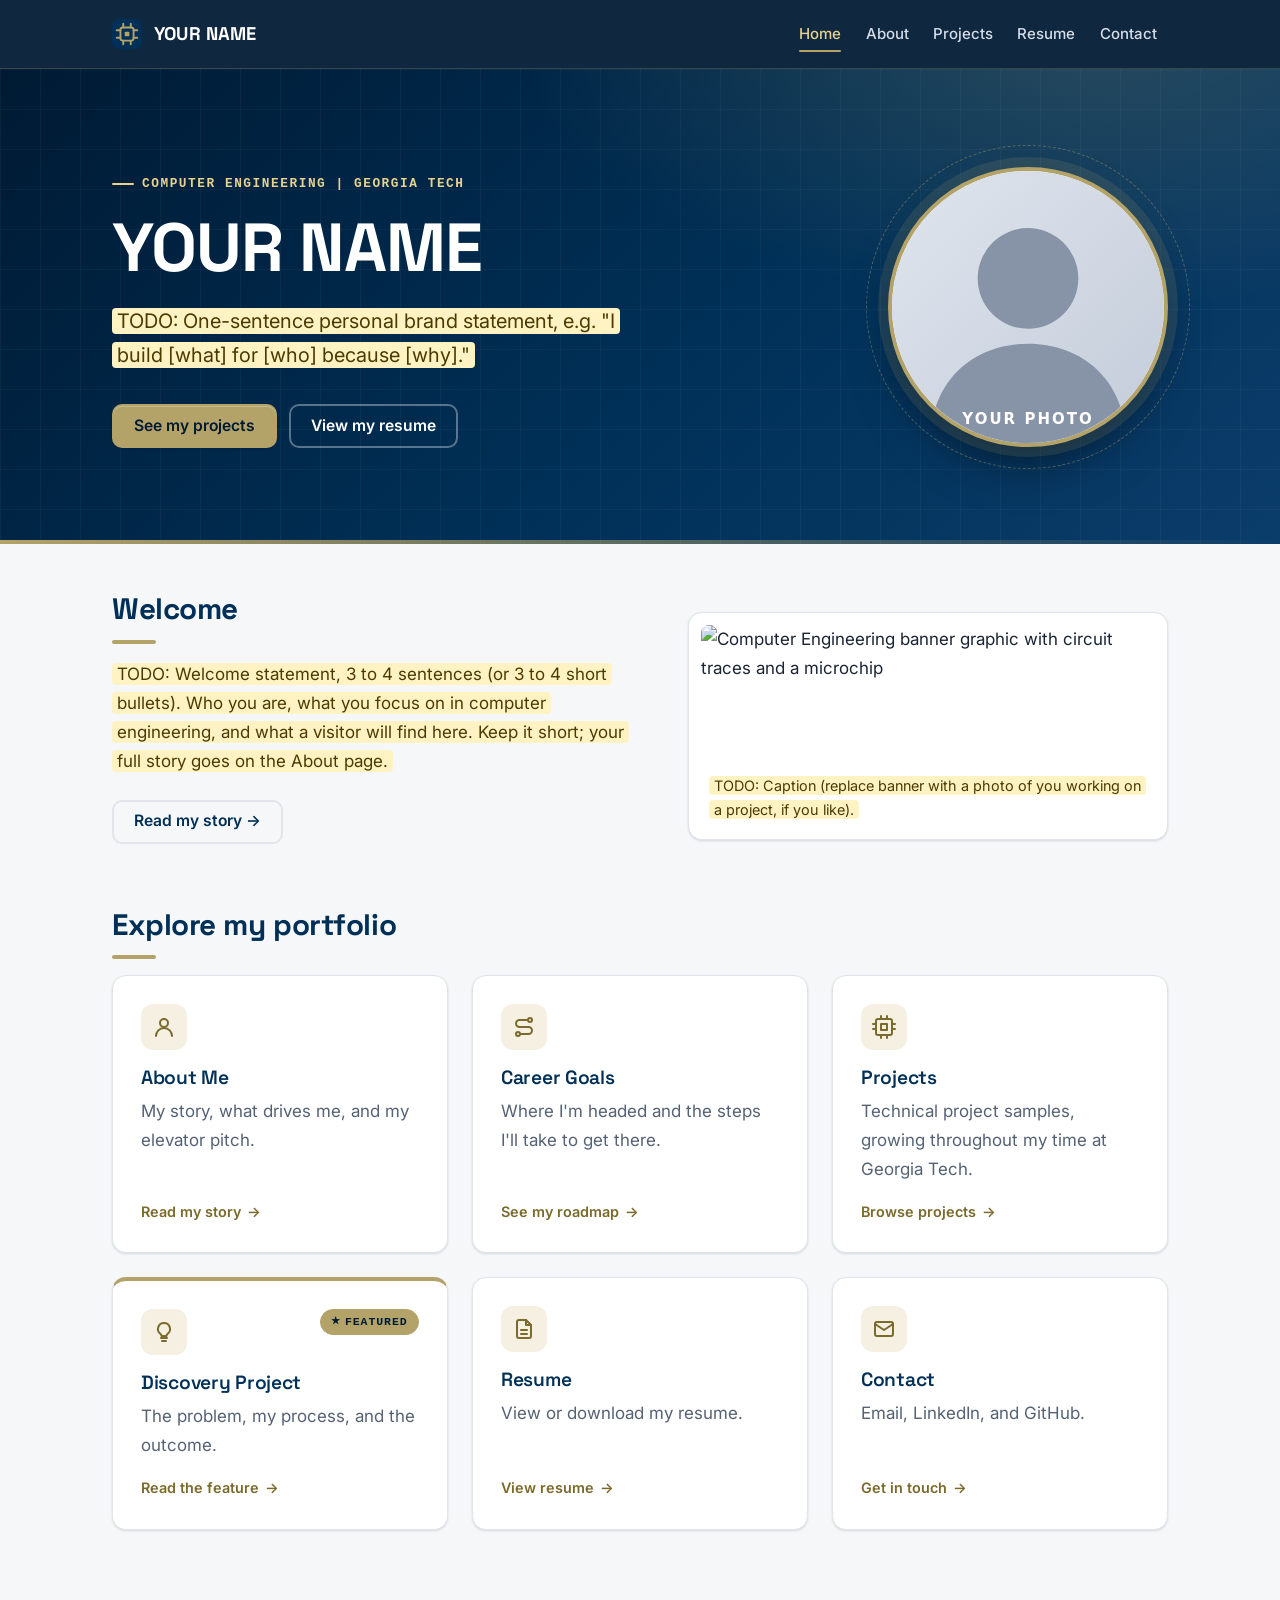
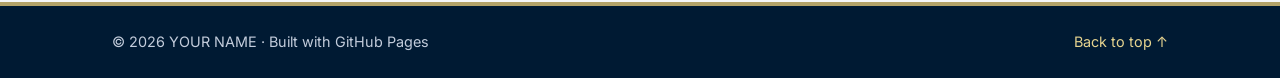
==== commit a1ffba86: "Restructure to rubric: Home, About & Goals, Projects, Discovery Feature, Resume, Contact - index: sh" ====
--- a/index.html
+++ b/index.html
@@ -49,10 +49,18 @@
 </section>
 
 <div class="wrap content">
-<section class="section welcome" aria-labelledby="welcome-heading">
+<section class="section" aria-labelledby="welcome-heading">
+<div class="about">
+<div>
 <h2 id="welcome-heading">Welcome</h2>
 <p><span class="todo">TODO: Welcome statement, 3 to 4 sentences (or 3 to 4 short bullets). Who you are, what you focus on in computer engineering, and what a visitor will find here. Keep it short; your full story goes on the About page.</span></p>
 <p class="welcome-actions"><a class="btn btn-ghost" href="about.html">Read my story &rarr;</a></p>
+</div>
+<figure>
+<img src="images/banner.svg" alt="Computer Engineering banner graphic with circuit traces and a microchip" width="1200" height="360">
+<figcaption><span class="todo">TODO: Caption (replace banner with a photo of you working on a project, if you like).</span></figcaption>
+</figure>
+</div>
 </section>
 
 <section class="section" aria-labelledby="site-heading">
@@ -68,7 +76,7 @@
 <span class="icon-badge"><svg viewBox="0 0 24 24" fill="none" stroke="currentColor" stroke-width="2" stroke-linecap="round" stroke-linejoin="round" aria-hidden="true" focusable="false"><circle cx="6" cy="19" r="2"/><circle cx="18" cy="5" r="2"/><path d="M8 19h8.5a3.5 3.5 0 0 0 0-7h-9a3.5 3.5 0 0 1 0-7H16"/></svg></span>
 <h3><a href="about.html#goals">Career Goals</a></h3>
 <p>Where I'm headed and the steps I'll take to get there.</p>
-<span class="card-more" aria-hidden="true">See my plan</span>
+<span class="card-more" aria-hidden="true">See my roadmap</span>
 </article>
 <article class="card card-link">
 <span class="icon-badge"><svg viewBox="0 0 24 24" fill="none" stroke="currentColor" stroke-width="2" stroke-linecap="round" stroke-linejoin="round" aria-hidden="true" focusable="false"><rect x="4" y="4" width="16" height="16" rx="2"/><rect x="9" y="9" width="6" height="6"/><path d="M9 1v3M15 1v3M9 20v3M15 20v3M20 9h3M20 14h3M1 9h3M1 14h3"/></svg></span>
--- a/style.css
+++ b/style.css
@@ -160,6 +160,7 @@
 
 .content { padding-top: var(--space-7); padding-bottom: var(--space-8); }
 .wrap.content > :first-child { margin-top: 0; }
+.about h2:first-child { margin-top: 0; }
 
 .section { margin-top: var(--space-7); }
 .section > h2:first-child { margin-top: 0; }
@@ -638,6 +639,22 @@
 .card-featured { border-top: 4px solid var(--gold); }
 .card-featured .badge { position: absolute; top: clamp(1.25rem, 3vw, 1.75rem); right: clamp(1.25rem, 3vw, 1.75rem); }
 
+/* Note boxes styled like a TODO (optional items) */
+.todo-note {
+  display: flex;
+  flex-wrap: wrap;
+  align-items: center;
+  justify-content: space-between;
+  gap: var(--space-3) var(--space-5);
+  margin: var(--space-5) 0;
+  padding: var(--space-4) var(--space-5);
+  border: 2px dashed #e0c95a;
+  border-radius: var(--radius);
+  background: rgba(255, 243, 196, .35);
+}
+.todo-note p { margin: 0; flex: 1 1 320px; }
+@media (prefers-color-scheme: dark) { .todo-note { background: rgba(255, 243, 196, .06); border-color: #8a7a2c; } }
+
 /* callout (highlighted section) */
 .callout {
   background: var(--surface);
@@ -669,17 +686,10 @@
 
 /* ---------- 7. Page-specific ---------- */
 
-/* Home: welcome statement as a single highlighted card */
-.welcome {
-  padding: clamp(1.5rem, 4vw, 2.5rem);
-  background: var(--surface);
-  border: 1px solid var(--border);
-  border-left: 5px solid var(--gold);
-  border-radius: var(--radius-sm) var(--radius) var(--radius) var(--radius-sm);
-  box-shadow: var(--shadow-sm);
-}
-.welcome p { font-size: 1.1rem; }
-.welcome > :last-child { margin-bottom: 0; }
+/* Home: about + banner side by side on wide screens */
+.about { display: grid; grid-template-columns: minmax(0, 1.1fr) minmax(0, 1fr); gap: clamp(1.5rem, 4vw, 3rem); align-items: center; }
+.about figure { margin: 0; }
+@media (max-width: 820px) { .about { grid-template-columns: 1fr; } }
 
 /* Pitch */
 .pitch-card {
@@ -775,8 +785,7 @@
 /* Projects hub: scalable card grid */
 .project-grid {
   display: grid;
-  /* auto-fit: two projects share the row 50/50; a third card adds a column */
-  grid-template-columns: repeat(auto-fit, minmax(min(100%, 320px), 1fr));
+  grid-template-columns: repeat(auto-fill, minmax(min(100%, 320px), 1fr));
   gap: var(--space-5);
 }
 .project-tile { margin: 0; padding: 0; overflow: hidden; }
@@ -789,8 +798,20 @@
 .project-tile h3 { font-size: 1.25rem; }
 .card-link.project-tile p:not(.project-badges) { color: var(--muted); }
 
-/* the featured tile gets a gold outline and top edge */
-.project-tile.is-featured { border: 1px solid var(--gold); box-shadow: 0 0 0 1px var(--gold), var(--shadow-sm); }
+/* the featured tile spans the full row with the image beside the text */
+.project-tile.is-featured { grid-column: 1 / -1; flex-direction: row; border: 1px solid var(--gold); }
+.project-tile.is-featured .project-thumb { flex: 0 0 min(52%, 560px); aspect-ratio: auto; min-height: 280px; border-bottom: 0; border-right: 1px solid var(--border); }
+.project-tile.is-featured .project-body { justify-content: center; padding: clamp(1.5rem, 4vw, 2.5rem); }
+.project-tile.is-featured h3 { font-size: clamp(1.35rem, 2.4vw, 1.75rem); }
+@media (max-width: 760px) {
+  .project-tile.is-featured { flex-direction: column; }
+  .project-tile.is-featured .project-thumb { flex: none; aspect-ratio: 16 / 10; min-height: 0; border-right: 0; border-bottom: 1px solid var(--border); }
+}
+
+/* visible "add a project" placeholder */
+.project-template { border: 2px dashed #e0c95a; box-shadow: none; background: transparent; }
+.project-template .project-thumb { opacity: .7; }
+@media (prefers-color-scheme: dark) { .project-template { border-color: #8a7a2c; } }
 
 /* Discovery feature */
 .feature-topbar {
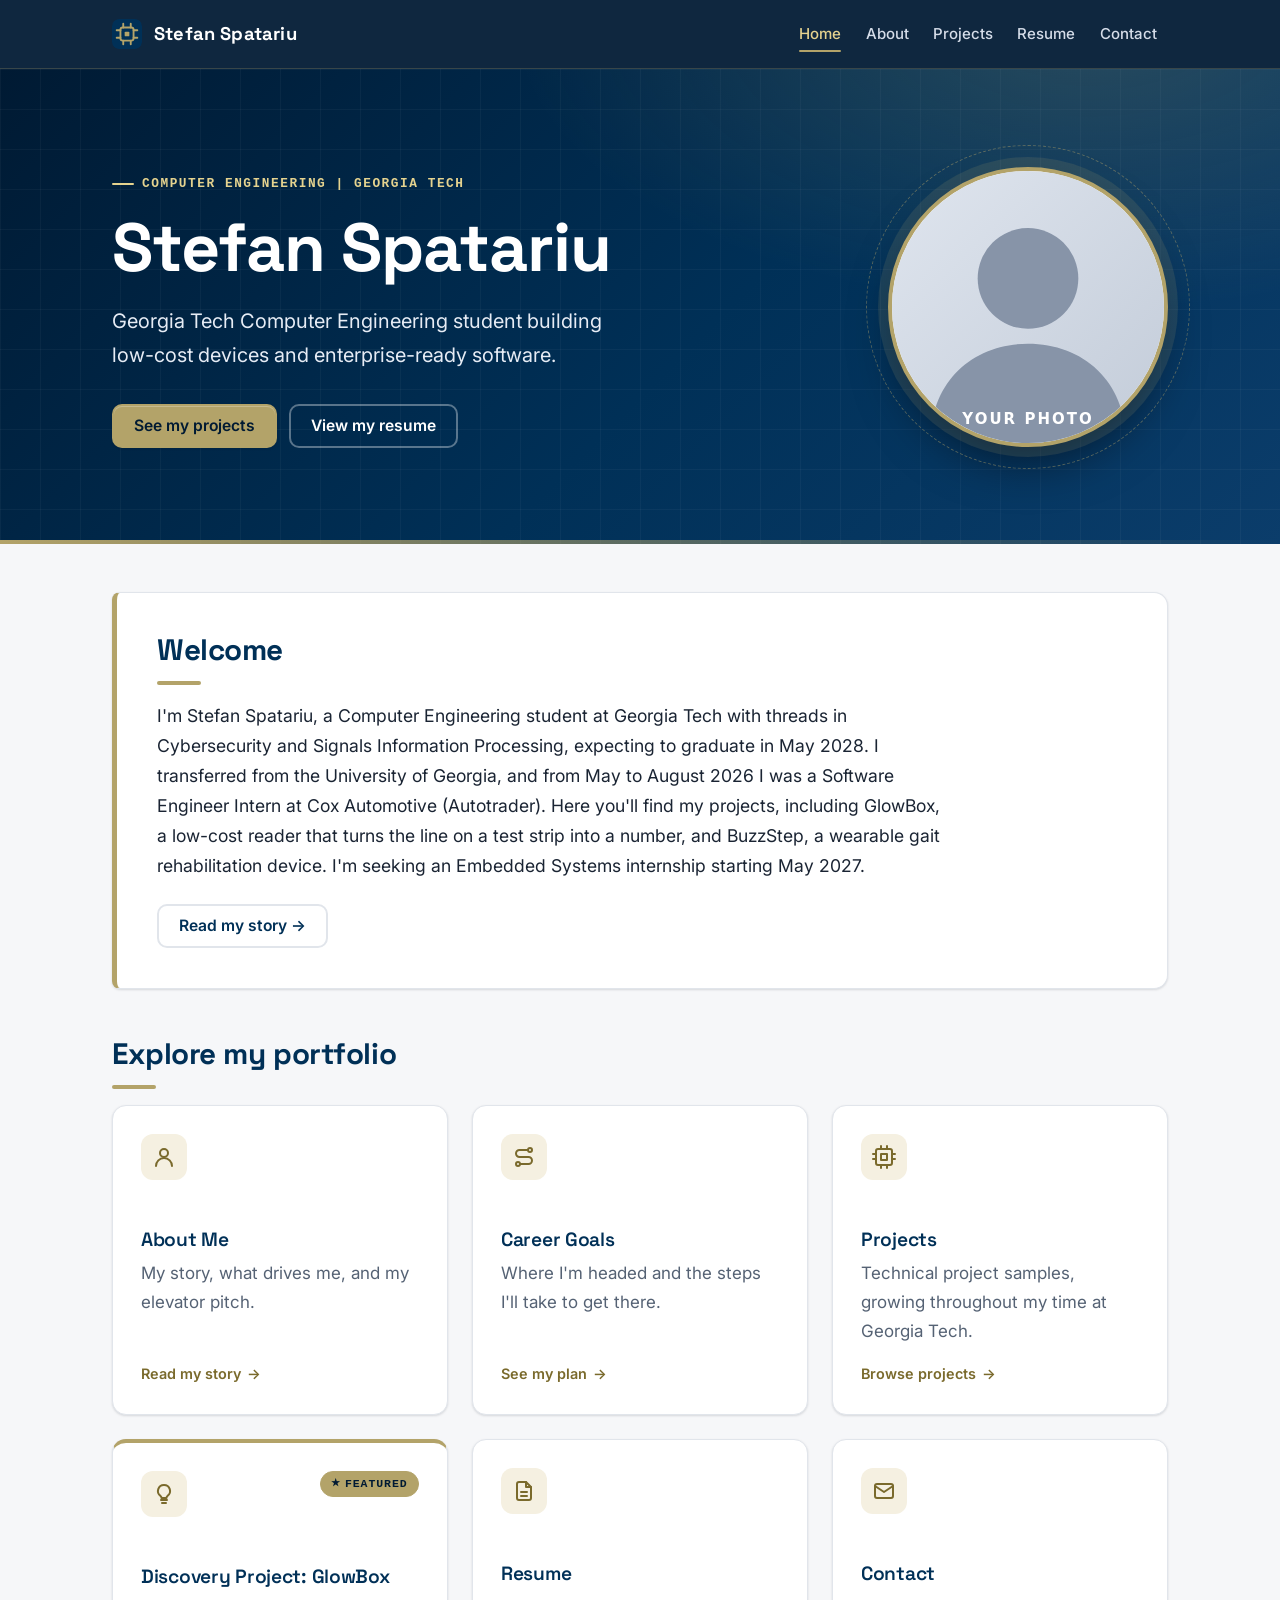
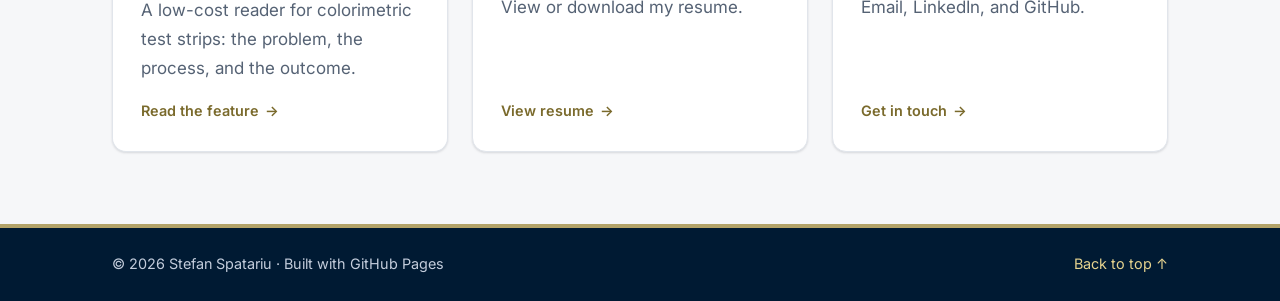
==== commit 14a9cee5: "Fill site content from source materials (GlowBox, BuzzStep, resume) - Replace YOUR NAME with Stefan " ====
--- a/index.html
+++ b/index.html
@@ -3,8 +3,8 @@
 <head>
 <meta charset="utf-8">
 <meta name="viewport" content="width=device-width, initial-scale=1">
-<title>Home | YOUR NAME ePortfolio</title>
-<meta name="description" content="ECE ePortfolio of YOUR NAME, Computer Engineering student at Georgia Tech.">
+<title>Home | Stefan Spatariu ePortfolio</title>
+<meta name="description" content="ECE ePortfolio of Stefan Spatariu, Computer Engineering student at Georgia Tech.">
 <meta name="theme-color" content="#001a33">
 <link rel="icon" href="favicon.svg" type="image/svg+xml">
 <link rel="preconnect" href="https://fonts.googleapis.com">
@@ -18,7 +18,7 @@
 <a class="skip-link" href="#main">Skip to main content</a>
 <header class="site-header" id="top">
 <div class="wrap header-inner">
-<a class="brand" href="index.html"><img src="favicon.svg" alt="" width="30" height="30">YOUR NAME</a>
+<a class="brand" href="index.html"><img src="favicon.svg" alt="" width="30" height="30">Stefan Spatariu</a>
 <button class="nav-toggle" type="button" aria-expanded="false" aria-controls="site-nav"><span class="nav-toggle-bars" aria-hidden="true"></span><span class="sr-only">Open menu</span></button>
 <nav id="site-nav" class="site-nav" aria-label="Main">
 <a class="active" aria-current="page" href="index.html">Home</a>
@@ -34,12 +34,13 @@
 <section class="hero" aria-labelledby="hero-name">
 <div class="wrap hero-inner">
 <div class="hero-photo">
-<img class="headshot" src="images/headshot.svg" alt="Headshot of YOUR NAME" width="280" height="280">
+<img class="headshot" src="images/headshot.svg" alt="Headshot of Stefan Spatariu" width="280" height="280">
 </div>
 <div class="hero-text">
 <p class="eyebrow">Computer Engineering | Georgia Tech</p>
-<h1 id="hero-name">YOUR NAME</h1>
-<p class="lede"><span class="todo">TODO: One-sentence personal brand statement, e.g. "I build [what] for [who] because [why]."</span></p>
+<h1 id="hero-name">Stefan Spatariu</h1>
+<!-- DRAFT (needs Stefan's approval): brand statement, written only from resume + project materials -->
+<p class="lede">Georgia Tech Computer Engineering student building low-cost devices and enterprise-ready software.</p>
 <div class="hero-actions">
 <a class="btn" href="projects.html">See my projects</a>
 <a class="btn btn-light" href="resume.html">View my resume</a>
@@ -49,18 +50,11 @@
 </section>
 
 <div class="wrap content">
-<section class="section" aria-labelledby="welcome-heading">
-<div class="about">
-<div>
+<section class="section welcome" aria-labelledby="welcome-heading">
 <h2 id="welcome-heading">Welcome</h2>
-<p><span class="todo">TODO: Welcome statement, 3 to 4 sentences (or 3 to 4 short bullets). Who you are, what you focus on in computer engineering, and what a visitor will find here. Keep it short; your full story goes on the About page.</span></p>
+<!-- DRAFT (needs Stefan's approval): welcome statement, written only from resume + project materials -->
+<p>I'm Stefan Spatariu, a Computer Engineering student at Georgia Tech with threads in Cybersecurity and Signals Information Processing, expecting to graduate in May 2028. I transferred from the University of Georgia, and from May to August 2026 I was a Software Engineer Intern at Cox Automotive (Autotrader). Here you'll find my projects, including GlowBox, a low-cost reader that turns the line on a test strip into a number, and BuzzStep, a wearable gait rehabilitation device. I'm seeking an Embedded Systems internship starting May 2027.</p>
 <p class="welcome-actions"><a class="btn btn-ghost" href="about.html">Read my story &rarr;</a></p>
-</div>
-<figure>
-<img src="images/banner.svg" alt="Computer Engineering banner graphic with circuit traces and a microchip" width="1200" height="360">
-<figcaption><span class="todo">TODO: Caption (replace banner with a photo of you working on a project, if you like).</span></figcaption>
-</figure>
-</div>
 </section>
 
 <section class="section" aria-labelledby="site-heading">
@@ -76,7 +70,7 @@
 <span class="icon-badge"><svg viewBox="0 0 24 24" fill="none" stroke="currentColor" stroke-width="2" stroke-linecap="round" stroke-linejoin="round" aria-hidden="true" focusable="false"><circle cx="6" cy="19" r="2"/><circle cx="18" cy="5" r="2"/><path d="M8 19h8.5a3.5 3.5 0 0 0 0-7h-9a3.5 3.5 0 0 1 0-7H16"/></svg></span>
 <h3><a href="about.html#goals">Career Goals</a></h3>
 <p>Where I'm headed and the steps I'll take to get there.</p>
-<span class="card-more" aria-hidden="true">See my roadmap</span>
+<span class="card-more" aria-hidden="true">See my plan</span>
 </article>
 <article class="card card-link">
 <span class="icon-badge"><svg viewBox="0 0 24 24" fill="none" stroke="currentColor" stroke-width="2" stroke-linecap="round" stroke-linejoin="round" aria-hidden="true" focusable="false"><rect x="4" y="4" width="16" height="16" rx="2"/><rect x="9" y="9" width="6" height="6"/><path d="M9 1v3M15 1v3M9 20v3M15 20v3M20 9h3M20 14h3M1 9h3M1 14h3"/></svg></span>
@@ -87,8 +81,8 @@
 <article class="card card-link card-featured">
 <span class="icon-badge"><svg viewBox="0 0 24 24" fill="none" stroke="currentColor" stroke-width="2" stroke-linecap="round" stroke-linejoin="round" aria-hidden="true" focusable="false"><path d="M9 18h6M10 21h4"/><path d="M12 3a6 6 0 0 0-3.5 10.9c.6.5 1 1.2 1 2.1h5c0-.9.4-1.6 1-2.1A6 6 0 0 0 12 3z"/></svg></span>
 <span class="badge badge-featured">Featured</span>
-<h3><a href="discovery.html">Discovery Project</a></h3>
-<p>The problem, my process, and the outcome.</p>
+<h3><a href="discovery.html">Discovery Project: GlowBox</a></h3>
+<p>A low-cost reader for colorimetric test strips: the problem, the process, and the outcome.</p>
 <span class="card-more" aria-hidden="true">Read the feature</span>
 </article>
 <article class="card card-link">
@@ -110,7 +104,7 @@
 
 <footer class="site-footer">
 <div class="wrap footer-inner">
-<p>&copy; 2026 YOUR NAME &middot; Built with GitHub Pages</p>
+<p>&copy; 2026 Stefan Spatariu &middot; Built with GitHub Pages</p>
 <p><a href="#top">Back to top &uarr;</a></p>
 </div>
 </footer>
--- a/style.css
+++ b/style.css
@@ -160,7 +160,6 @@
 
 .content { padding-top: var(--space-7); padding-bottom: var(--space-8); }
 .wrap.content > :first-child { margin-top: 0; }
-.about h2:first-child { margin-top: 0; }
 
 .section { margin-top: var(--space-7); }
 .section > h2:first-child { margin-top: 0; }
@@ -639,22 +638,6 @@
 .card-featured { border-top: 4px solid var(--gold); }
 .card-featured .badge { position: absolute; top: clamp(1.25rem, 3vw, 1.75rem); right: clamp(1.25rem, 3vw, 1.75rem); }
 
-/* Note boxes styled like a TODO (optional items) */
-.todo-note {
-  display: flex;
-  flex-wrap: wrap;
-  align-items: center;
-  justify-content: space-between;
-  gap: var(--space-3) var(--space-5);
-  margin: var(--space-5) 0;
-  padding: var(--space-4) var(--space-5);
-  border: 2px dashed #e0c95a;
-  border-radius: var(--radius);
-  background: rgba(255, 243, 196, .35);
-}
-.todo-note p { margin: 0; flex: 1 1 320px; }
-@media (prefers-color-scheme: dark) { .todo-note { background: rgba(255, 243, 196, .06); border-color: #8a7a2c; } }
-
 /* callout (highlighted section) */
 .callout {
   background: var(--surface);
@@ -686,10 +669,17 @@
 
 /* ---------- 7. Page-specific ---------- */
 
-/* Home: about + banner side by side on wide screens */
-.about { display: grid; grid-template-columns: minmax(0, 1.1fr) minmax(0, 1fr); gap: clamp(1.5rem, 4vw, 3rem); align-items: center; }
-.about figure { margin: 0; }
-@media (max-width: 820px) { .about { grid-template-columns: 1fr; } }
+/* Home: welcome statement as a single highlighted card */
+.welcome {
+  padding: clamp(1.5rem, 4vw, 2.5rem);
+  background: var(--surface);
+  border: 1px solid var(--border);
+  border-left: 5px solid var(--gold);
+  border-radius: var(--radius-sm) var(--radius) var(--radius) var(--radius-sm);
+  box-shadow: var(--shadow-sm);
+}
+.welcome p { font-size: 1.1rem; }
+.welcome > :last-child { margin-bottom: 0; }
 
 /* Pitch */
 .pitch-card {
@@ -785,7 +775,8 @@
 /* Projects hub: scalable card grid */
 .project-grid {
   display: grid;
-  grid-template-columns: repeat(auto-fill, minmax(min(100%, 320px), 1fr));
+  /* auto-fit: two projects share the row 50/50; a third card adds a column */
+  grid-template-columns: repeat(auto-fit, minmax(min(100%, 320px), 1fr));
   gap: var(--space-5);
 }
 .project-tile { margin: 0; padding: 0; overflow: hidden; }
@@ -798,20 +789,8 @@
 .project-tile h3 { font-size: 1.25rem; }
 .card-link.project-tile p:not(.project-badges) { color: var(--muted); }
 
-/* the featured tile spans the full row with the image beside the text */
-.project-tile.is-featured { grid-column: 1 / -1; flex-direction: row; border: 1px solid var(--gold); }
-.project-tile.is-featured .project-thumb { flex: 0 0 min(52%, 560px); aspect-ratio: auto; min-height: 280px; border-bottom: 0; border-right: 1px solid var(--border); }
-.project-tile.is-featured .project-body { justify-content: center; padding: clamp(1.5rem, 4vw, 2.5rem); }
-.project-tile.is-featured h3 { font-size: clamp(1.35rem, 2.4vw, 1.75rem); }
-@media (max-width: 760px) {
-  .project-tile.is-featured { flex-direction: column; }
-  .project-tile.is-featured .project-thumb { flex: none; aspect-ratio: 16 / 10; min-height: 0; border-right: 0; border-bottom: 1px solid var(--border); }
-}
-
-/* visible "add a project" placeholder */
-.project-template { border: 2px dashed #e0c95a; box-shadow: none; background: transparent; }
-.project-template .project-thumb { opacity: .7; }
-@media (prefers-color-scheme: dark) { .project-template { border-color: #8a7a2c; } }
+/* the featured tile gets a gold outline and top edge */
+.project-tile.is-featured { border: 1px solid var(--gold); box-shadow: 0 0 0 1px var(--gold), var(--shadow-sm); }
 
 /* Discovery feature */
 .feature-topbar {
@@ -880,6 +859,55 @@
 }
 .optional { font-weight: 500; font-size: .7em; color: var(--muted); }
 .feature-footer { margin-top: var(--space-7); }
+
+/* portrait photos: keep them a sensible height instead of full content width */
+.figure-portrait { width: fit-content; max-width: 100%; margin-left: auto; margin-right: auto; }
+.figure-portrait img { width: auto; max-width: 100%; max-height: min(80vh, 760px); margin: 0 auto; }
+.figure-portrait figcaption { max-width: 48ch; }
+
+.formula {
+  margin: var(--space-4) 0 var(--space-5);
+  padding: var(--space-3) var(--space-5);
+  width: fit-content;
+  max-width: 100%;
+  background: var(--surface);
+  border: 1px solid var(--border);
+  border-left: 4px solid var(--gold);
+  border-radius: var(--radius-sm);
+  overflow-x: auto;
+}
+.formula code { font-family: var(--font-mono); font-size: 1rem; color: var(--heading); white-space: nowrap; }
+.goal-line { padding-left: var(--space-4); border-left: 4px solid var(--gold); font-size: 1.08rem; }
+
+/* numbered "problems we solved" list */
+.problem-list { list-style: none; counter-reset: prob; margin: var(--space-5) 0 0; padding: 0; display: grid; gap: var(--space-3); }
+.problem-list li {
+  counter-increment: prob;
+  position: relative;
+  max-width: none;
+  padding: var(--space-3) var(--space-4) var(--space-3) 3.4rem;
+  background: var(--surface);
+  border: 1px solid var(--border);
+  border-radius: var(--radius-sm);
+}
+.problem-list li::before {
+  content: counter(prob);
+  position: absolute;
+  left: var(--space-4);
+  top: var(--space-3);
+  display: grid;
+  place-items: center;
+  width: 1.7rem;
+  height: 1.7rem;
+  border-radius: 50%;
+  background: var(--navy);
+  color: #e5d38f;
+  font-family: var(--font-mono);
+  font-size: .8rem;
+  font-weight: 700;
+}
+.problem-list strong { color: var(--heading); }
+.section h3 { margin-top: var(--space-6); }
 
 /* About > Career goals: "How I'll Get There" steps */
 .steps { list-style: none; margin: var(--space-5) 0 0; padding: 0; display: grid; gap: var(--space-4); counter-reset: none; }
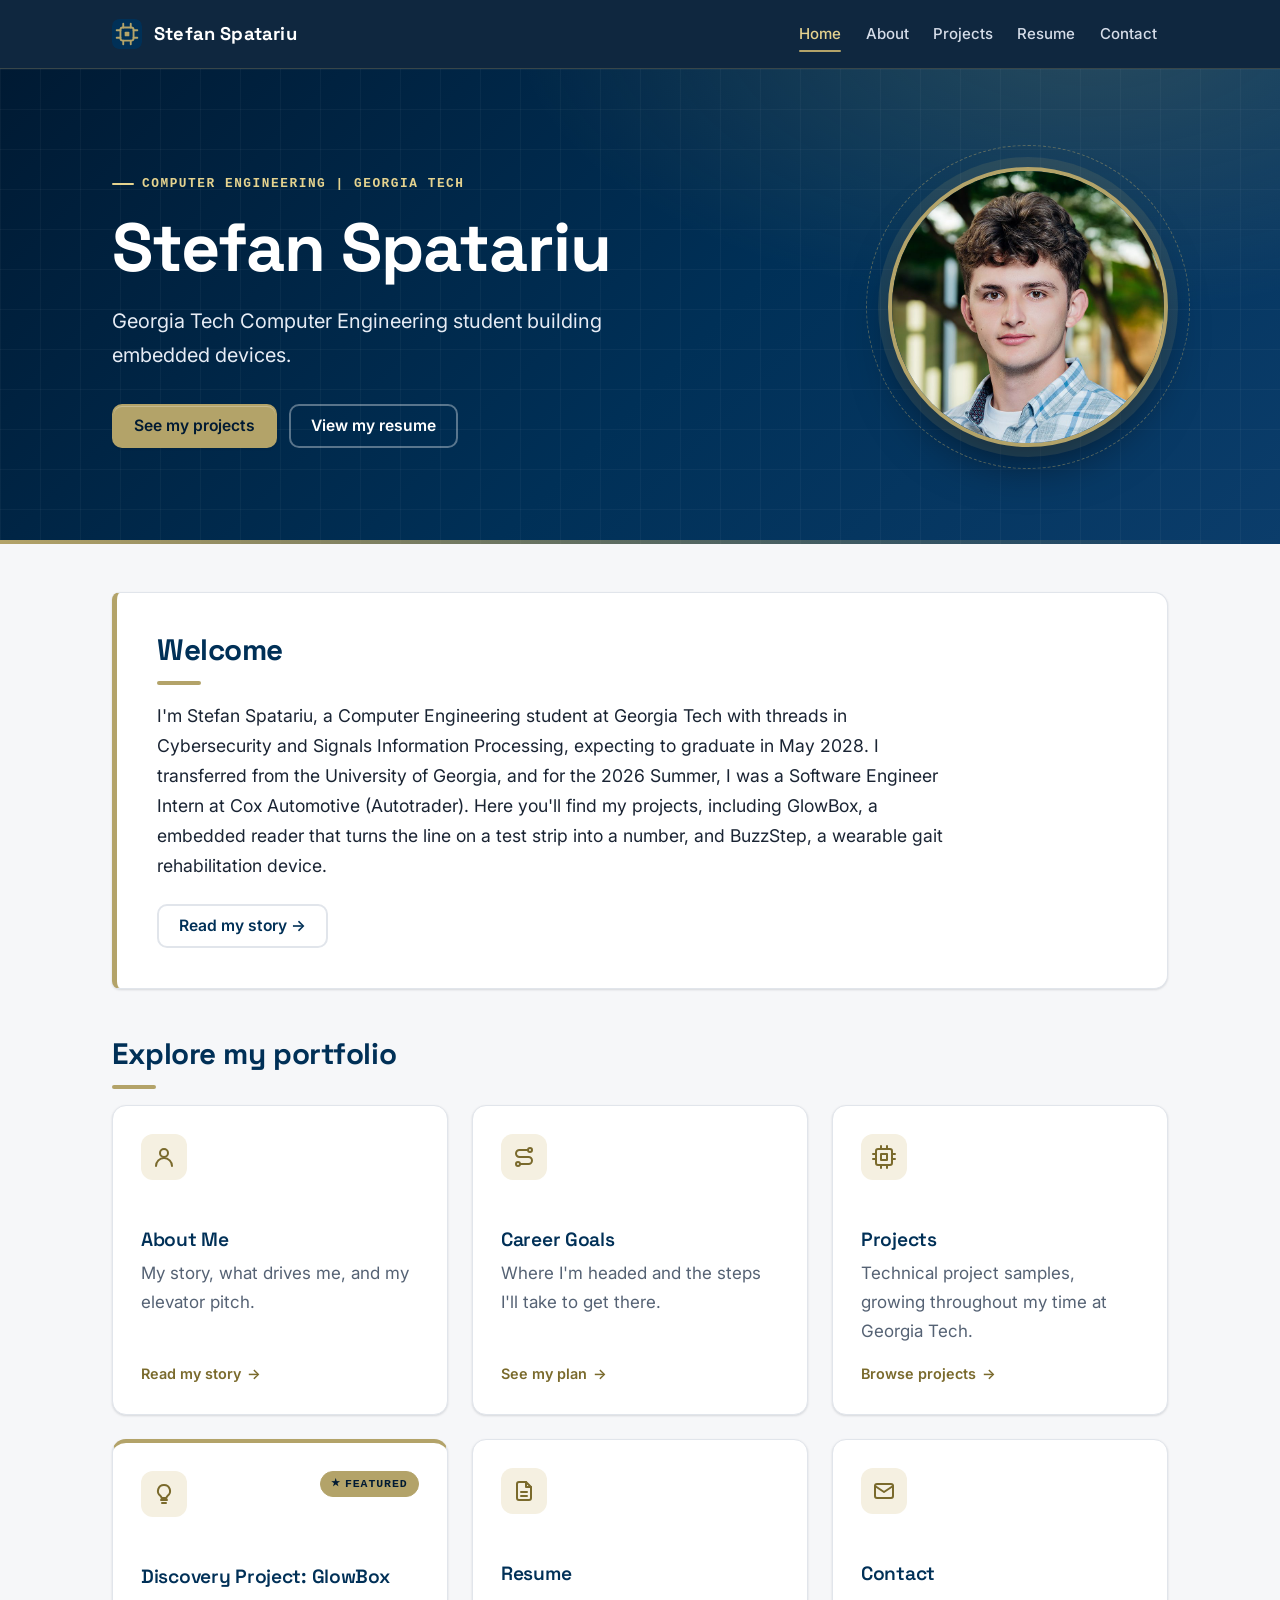
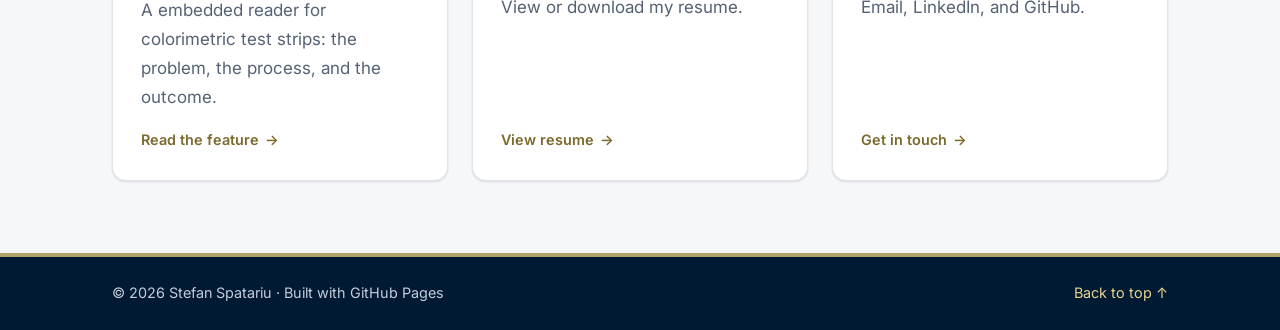
==== commit 472b695a: "Fill About page from ePortfolio answers, add GitHub link and real headshot; drop When lines Also inc" ====
--- a/index.html
+++ b/index.html
@@ -34,13 +34,12 @@
 <section class="hero" aria-labelledby="hero-name">
 <div class="wrap hero-inner">
 <div class="hero-photo">
-<img class="headshot" src="images/headshot.svg" alt="Headshot of Stefan Spatariu" width="280" height="280">
+<img class="headshot" src="images/headshot.jpg" alt="Headshot of Stefan Spatariu" width="280" height="280">
 </div>
 <div class="hero-text">
 <p class="eyebrow">Computer Engineering | Georgia Tech</p>
 <h1 id="hero-name">Stefan Spatariu</h1>
-<!-- DRAFT (needs Stefan's approval): brand statement, written only from resume + project materials -->
-<p class="lede">Georgia Tech Computer Engineering student building low-cost devices and enterprise-ready software.</p>
+<p class="lede">Georgia Tech Computer Engineering student building embedded devices.</p>
 <div class="hero-actions">
 <a class="btn" href="projects.html">See my projects</a>
 <a class="btn btn-light" href="resume.html">View my resume</a>
@@ -53,7 +52,7 @@
 <section class="section welcome" aria-labelledby="welcome-heading">
 <h2 id="welcome-heading">Welcome</h2>
 <!-- DRAFT (needs Stefan's approval): welcome statement, written only from resume + project materials -->
-<p>I'm Stefan Spatariu, a Computer Engineering student at Georgia Tech with threads in Cybersecurity and Signals Information Processing, expecting to graduate in May 2028. I transferred from the University of Georgia, and from May to August 2026 I was a Software Engineer Intern at Cox Automotive (Autotrader). Here you'll find my projects, including GlowBox, a low-cost reader that turns the line on a test strip into a number, and BuzzStep, a wearable gait rehabilitation device. I'm seeking an Embedded Systems internship starting May 2027.</p>
+<p>I'm Stefan Spatariu, a Computer Engineering student at Georgia Tech with threads in Cybersecurity and Signals Information Processing, expecting to graduate in May 2028. I transferred from the University of Georgia, and for the 2026 Summer, I was a Software Engineer Intern at Cox Automotive (Autotrader). Here you'll find my projects, including GlowBox, a embedded reader that turns the line on a test strip into a number, and BuzzStep, a wearable gait rehabilitation device.</p>
 <p class="welcome-actions"><a class="btn btn-ghost" href="about.html">Read my story &rarr;</a></p>
 </section>
 
@@ -82,7 +81,7 @@
 <span class="icon-badge"><svg viewBox="0 0 24 24" fill="none" stroke="currentColor" stroke-width="2" stroke-linecap="round" stroke-linejoin="round" aria-hidden="true" focusable="false"><path d="M9 18h6M10 21h4"/><path d="M12 3a6 6 0 0 0-3.5 10.9c.6.5 1 1.2 1 2.1h5c0-.9.4-1.6 1-2.1A6 6 0 0 0 12 3z"/></svg></span>
 <span class="badge badge-featured">Featured</span>
 <h3><a href="discovery.html">Discovery Project: GlowBox</a></h3>
-<p>A low-cost reader for colorimetric test strips: the problem, the process, and the outcome.</p>
+<p>A embedded reader for colorimetric test strips: the problem, the process, and the outcome.</p>
 <span class="card-more" aria-hidden="true">Read the feature</span>
 </article>
 <article class="card card-link">
--- a/style.css
+++ b/style.css
@@ -707,31 +707,20 @@
 .pitch-card p { font-size: 1.15rem; line-height: 1.75; }
 .pitch-card > :last-child { margin-bottom: 0; }
 
-.video-embed {
-  position: relative;
-  aspect-ratio: 16 / 9;
-  max-width: 760px;
-  margin: var(--space-5) 0;
-  border-radius: var(--radius);
-  overflow: hidden;
-  background: var(--surface-2);
-  border: 2px dashed var(--border);
-}
-.video-embed iframe { position: absolute; inset: 0; width: 100%; height: 100%; border: 0; }
-.video-embed:has(iframe) { border: 0; box-shadow: var(--shadow-md); }
-.video-placeholder {
-  position: absolute;
-  inset: 0;
-  display: grid;
-  place-content: center;
-  justify-items: center;
-  gap: var(--space-3);
-  color: var(--muted);
-  font-size: .95rem;
-  text-align: center;
-  padding: var(--space-4);
-}
-.video-placeholder svg { width: 56px; height: 56px; color: var(--gold); }
+/* Project videos (portrait phone clips): a centered card, never taller than the screen */
+.video-figure { width: fit-content; max-width: 100%; margin-left: auto; margin-right: auto; }
+.video-figure video {
+  display: block;
+  width: auto;
+  max-width: 100%;
+  height: auto;
+  max-height: min(80vh, 720px);
+  aspect-ratio: 9 / 16;
+  margin: 0 auto;
+  border-radius: calc(var(--radius) - 6px);
+  background: #000;
+}
+.video-figure figcaption { max-width: 48ch; }
 
 /* Resume */
 .pdf-frame {
@@ -836,12 +825,29 @@
   border-top: 4px solid var(--gold);
   border-radius: var(--radius);
   box-shadow: var(--shadow-sm);
-}
-.facts > div { display: grid; grid-template-columns: 9.5rem 1fr; gap: var(--space-3); padding: .55rem 0; border-bottom: 1px solid var(--border); }
+  /* one shared label column per box, sized to that box's longest label */
+  display: grid;
+  grid-template-columns: max-content minmax(0, 1fr);
+  column-gap: var(--space-4);
+  min-width: 0;
+}
+.facts > div {
+  grid-column: 1 / -1;
+  display: grid;
+  grid-template-columns: max-content minmax(0, 1fr); /* fallback */
+  grid-template-columns: subgrid;
+  column-gap: var(--space-4);
+  padding: .55rem 0;
+  border-bottom: 1px solid var(--border);
+}
 .facts > div:last-child { border-bottom: 0; }
 .facts dt { font-family: var(--font-mono); font-size: .75rem; font-weight: 600; letter-spacing: .08em; text-transform: uppercase; color: var(--muted); padding-top: .2rem; }
-.facts dd { margin: 0; }
-@media (max-width: 420px) { .facts > div { grid-template-columns: 1fr; gap: 0; } }
+.facts dd { margin: 0; min-width: 0; overflow-wrap: anywhere; }
+.facts-link { font-weight: 600; overflow-wrap: anywhere; }
+@media (max-width: 420px) {
+  .facts { grid-template-columns: minmax(0, 1fr); }
+  .facts > div { grid-template-columns: minmax(0, 1fr); row-gap: .1rem; }
+}
 
 .section-kicker {
   display: inline-grid;
@@ -857,7 +863,6 @@
   font-size: .5em;
   letter-spacing: 0;
 }
-.optional { font-weight: 500; font-size: .7em; color: var(--muted); }
 .feature-footer { margin-top: var(--space-7); }
 
 /* portrait photos: keep them a sensible height instead of full content width */
@@ -948,8 +953,7 @@
 }
 .step h4 { margin: .45rem 0 var(--space-2); }
 .step p { margin-bottom: var(--space-2); }
-.step-when { font-size: .92rem; color: var(--muted); margin-bottom: 0 !important; }
-.step-when strong { font-family: var(--font-mono); font-size: .78rem; letter-spacing: .08em; text-transform: uppercase; }
+.step p:last-child { margin-bottom: 0; }
 
 /* Story arc (About > Biography): vertical numbered line */
 .journey { list-style: none; margin: var(--space-6) 0 0; padding: 0; position: relative; }
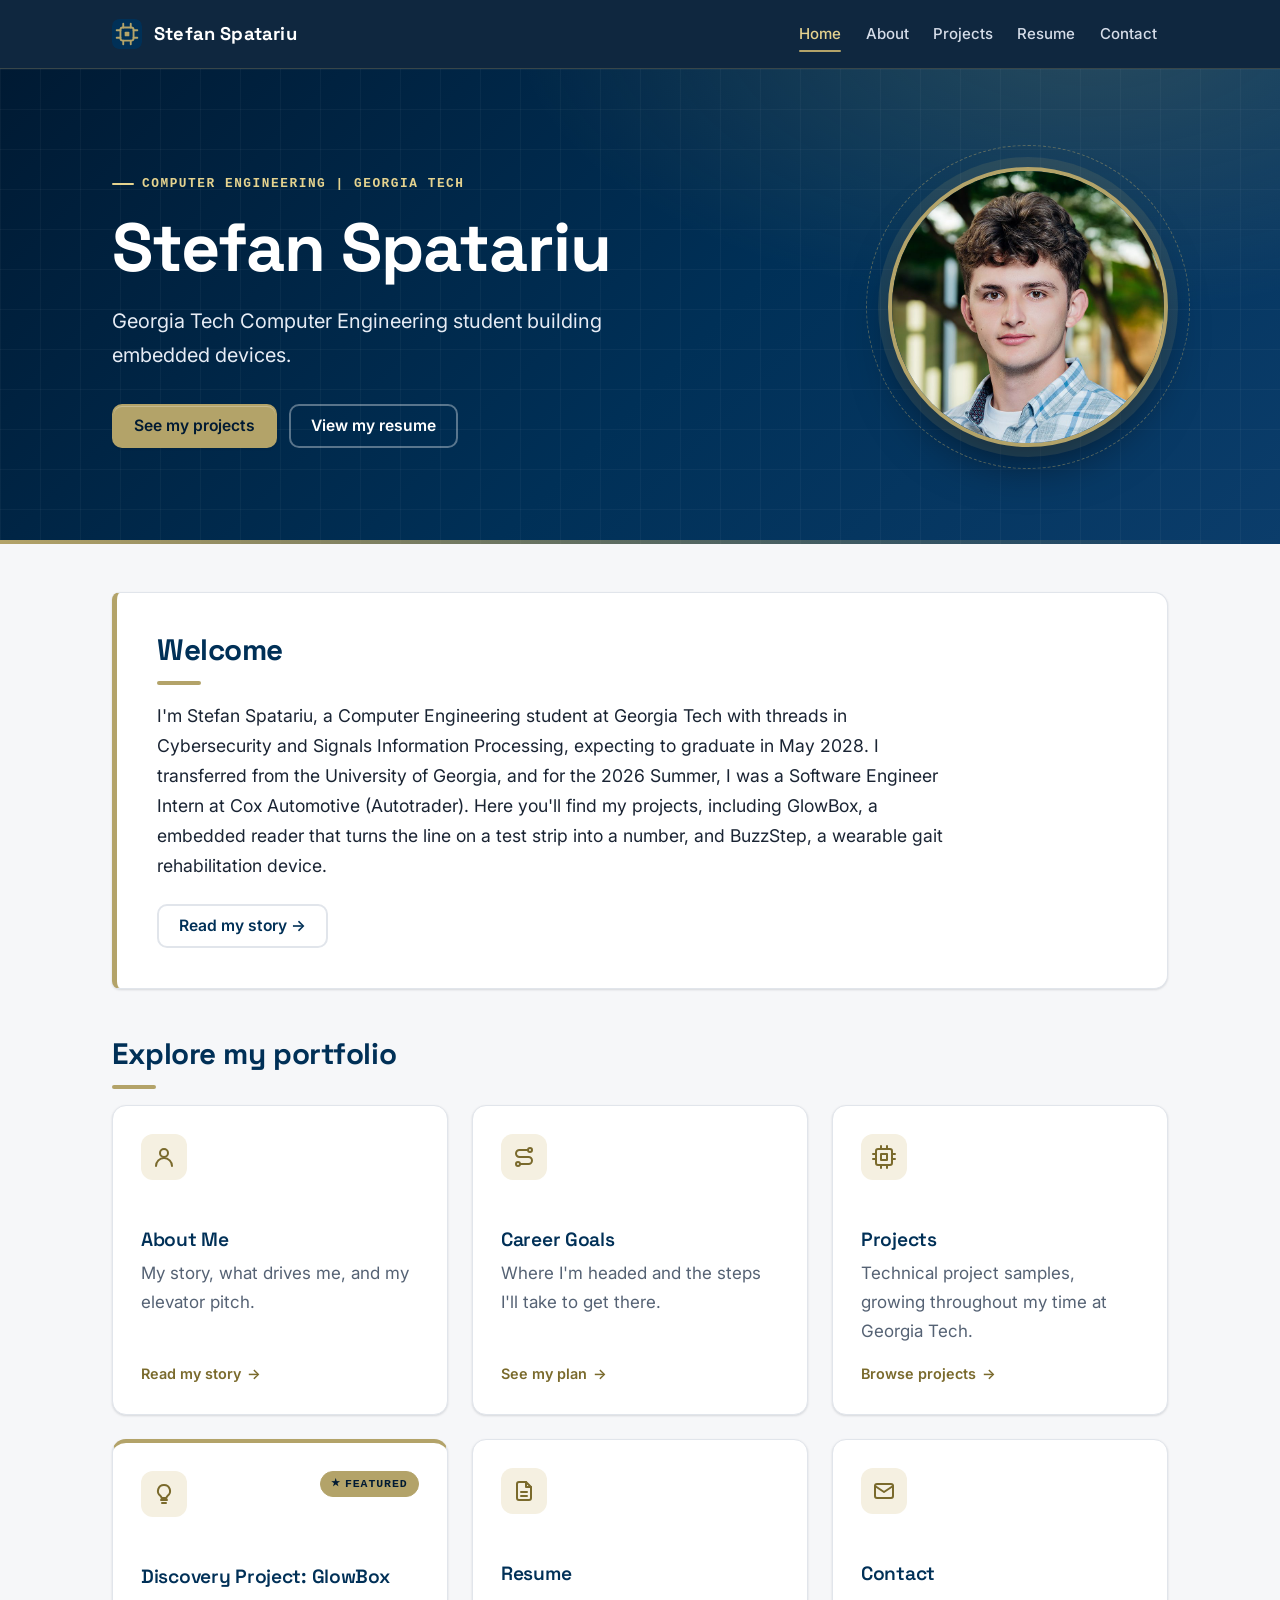
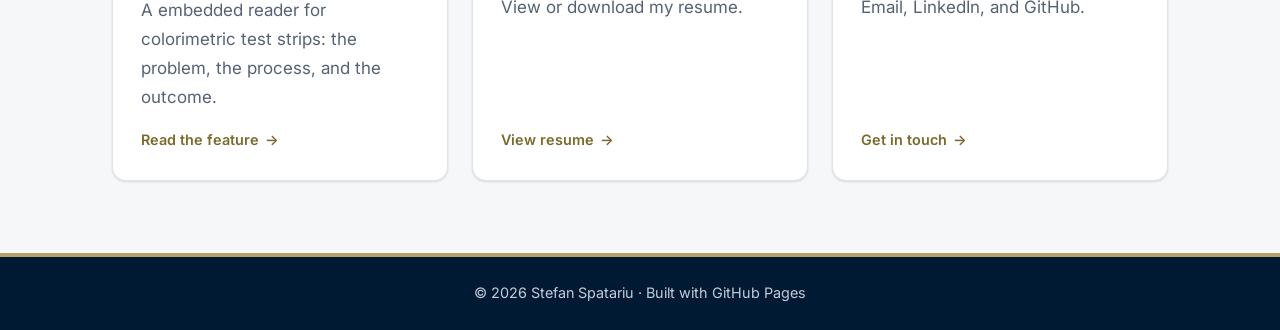
==== commit 8b2870c7: "Replace project videos with IMG_1663/IMG_1378, add captions; remove Networking step and Back to top;" ====
--- a/index.html
+++ b/index.html
@@ -16,7 +16,7 @@
 </head>
 <body>
 <a class="skip-link" href="#main">Skip to main content</a>
-<header class="site-header" id="top">
+<header class="site-header">
 <div class="wrap header-inner">
 <a class="brand" href="index.html"><img src="favicon.svg" alt="" width="30" height="30">Stefan Spatariu</a>
 <button class="nav-toggle" type="button" aria-expanded="false" aria-controls="site-nav"><span class="nav-toggle-bars" aria-hidden="true"></span><span class="sr-only">Open menu</span></button>
@@ -104,7 +104,7 @@
 <footer class="site-footer">
 <div class="wrap footer-inner">
 <p>&copy; 2026 Stefan Spatariu &middot; Built with GitHub Pages</p>
-<p><a href="#top">Back to top &uarr;</a></p>
+
 </div>
 </footer>
 </body>
--- a/style.css
+++ b/style.css
@@ -1017,18 +1017,11 @@
   border-top: 4px solid var(--gold);
 }
 .footer-inner {
-  display: flex;
-  flex-wrap: wrap;
-  align-items: center;
-  justify-content: space-between;
-  gap: var(--space-3);
   padding-top: var(--space-5);
   padding-bottom: var(--space-5);
+  text-align: center;
 }
 .footer-inner p { margin: 0; }
-.site-footer a { color: #e5d38f; text-decoration: none; }
-.site-footer a:hover { color: #fff; text-decoration: underline; }
-.site-footer :focus-visible { outline-color: #e5d38f; }
 
 /* ---------- 9. Utilities + motion ---------- */
 .sr-only {
@@ -1056,7 +1049,7 @@
 
 /* ---------- 10. Print ---------- */
 @media print {
-  .site-header, .nav-toggle, .skip-link, .site-footer a[href="#top"] { display: none; }
+  .site-header, .nav-toggle, .skip-link { display: none; }
   .hero, .page-hero { background: none; color: #000; }
   .hero h1, .page-hero h1, .hero .lede, .page-hero .lede { color: #000; }
   .card, figure { box-shadow: none; break-inside: avoid; }
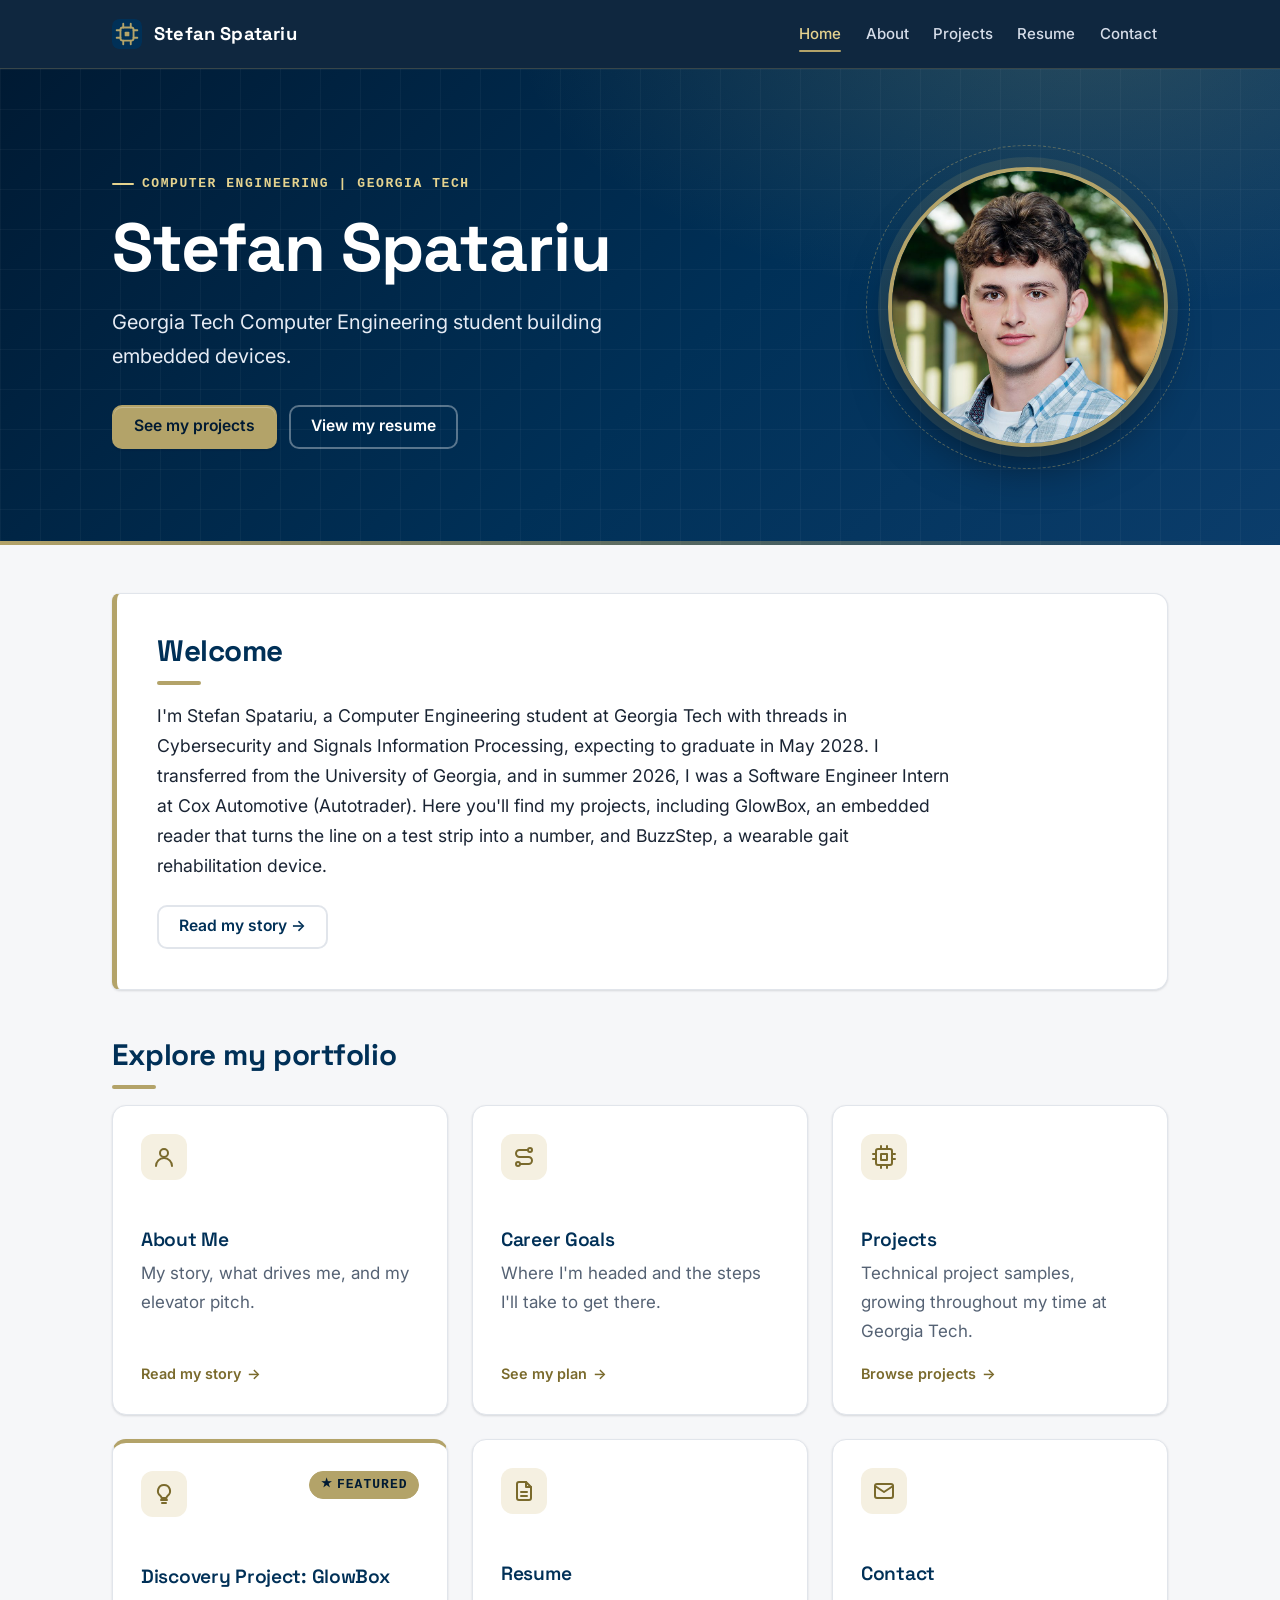
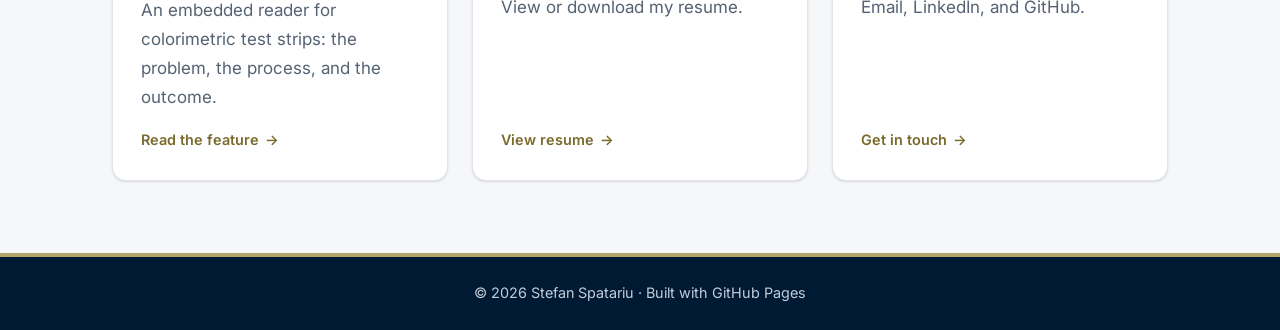
==== commit 3b14c581: "Polish: restore medical-device disclaimer, new resume, wording and spelling fixes, phone formula fix" ====
--- a/index.html
+++ b/index.html
@@ -52,7 +52,7 @@
 <section class="section welcome" aria-labelledby="welcome-heading">
 <h2 id="welcome-heading">Welcome</h2>
 <!-- DRAFT (needs Stefan's approval): welcome statement, written only from resume + project materials -->
-<p>I'm Stefan Spatariu, a Computer Engineering student at Georgia Tech with threads in Cybersecurity and Signals Information Processing, expecting to graduate in May 2028. I transferred from the University of Georgia, and for the 2026 Summer, I was a Software Engineer Intern at Cox Automotive (Autotrader). Here you'll find my projects, including GlowBox, a embedded reader that turns the line on a test strip into a number, and BuzzStep, a wearable gait rehabilitation device.</p>
+<p>I'm Stefan Spatariu, a Computer Engineering student at Georgia Tech with threads in Cybersecurity and Signals Information Processing, expecting to graduate in May 2028. I transferred from the University of Georgia, and in summer 2026, I was a Software Engineer Intern at Cox Automotive (Autotrader). Here you'll find my projects, including GlowBox, an embedded reader that turns the line on a test strip into a number, and BuzzStep, a wearable gait rehabilitation device.</p>
 <p class="welcome-actions"><a class="btn btn-ghost" href="about.html">Read my story &rarr;</a></p>
 </section>
 
@@ -81,7 +81,7 @@
 <span class="icon-badge"><svg viewBox="0 0 24 24" fill="none" stroke="currentColor" stroke-width="2" stroke-linecap="round" stroke-linejoin="round" aria-hidden="true" focusable="false"><path d="M9 18h6M10 21h4"/><path d="M12 3a6 6 0 0 0-3.5 10.9c.6.5 1 1.2 1 2.1h5c0-.9.4-1.6 1-2.1A6 6 0 0 0 12 3z"/></svg></span>
 <span class="badge badge-featured">Featured</span>
 <h3><a href="discovery.html">Discovery Project: GlowBox</a></h3>
-<p>A embedded reader for colorimetric test strips: the problem, the process, and the outcome.</p>
+<p>An embedded reader for colorimetric test strips: the problem, the process, and the outcome.</p>
 <span class="card-more" aria-hidden="true">Read the feature</span>
 </article>
 <article class="card card-link">
--- a/style.css
+++ b/style.css
@@ -186,7 +186,7 @@
 .page-toc-label {
   margin-right: var(--space-2);
   font-family: var(--font-mono);
-  font-size: .75rem;
+  font-size: .8125rem;
   font-weight: 600;
   letter-spacing: .1em;
   text-transform: uppercase;
@@ -449,7 +449,7 @@
   gap: var(--space-2);
   margin: 0 0 var(--space-3);
   font-family: var(--font-mono);
-  font-size: .8rem;
+  font-size: .8125rem;
   font-weight: 600;
   letter-spacing: .12em;
   text-transform: uppercase;
@@ -613,7 +613,7 @@
   background: var(--surface-2);
   color: var(--muted);
   font-family: var(--font-mono);
-  font-size: .72rem;
+  font-size: .8125rem;
   font-weight: 600;
   letter-spacing: .08em;
   text-transform: uppercase;
@@ -629,7 +629,7 @@
   background: var(--surface-2);
   border: 1px solid var(--border);
   font-family: var(--font-mono);
-  font-size: .8rem;
+  font-size: .8125rem;
   color: var(--text);
 }
 .tags li:has(.todo) { padding: 0; background: none; border: 0; }
@@ -841,7 +841,7 @@
   border-bottom: 1px solid var(--border);
 }
 .facts > div:last-child { border-bottom: 0; }
-.facts dt { font-family: var(--font-mono); font-size: .75rem; font-weight: 600; letter-spacing: .08em; text-transform: uppercase; color: var(--muted); padding-top: .2rem; }
+.facts dt { font-family: var(--font-mono); font-size: .8125rem; font-weight: 600; letter-spacing: .08em; text-transform: uppercase; color: var(--muted); padding-top: .2rem; }
 .facts dd { margin: 0; min-width: 0; overflow-wrap: anywhere; }
 .facts-link { font-weight: 600; overflow-wrap: anywhere; }
 @media (max-width: 420px) {
@@ -860,7 +860,7 @@
   background: var(--navy);
   color: #e5d38f;
   font-family: var(--font-mono);
-  font-size: .5em;
+  font-size: max(.8125rem, .5em);
   letter-spacing: 0;
 }
 .feature-footer { margin-top: var(--space-7); }
@@ -880,7 +880,11 @@
   border-left: 4px solid var(--gold);
   border-radius: var(--radius-sm);
   overflow-x: auto;
-}
+  -webkit-overflow-scrolling: touch;
+}
+/* beat `.content p { max-width: 72ch }` so the box never gets wider than the screen;
+   a long formula scrolls inside the box instead of scrolling the whole page */
+.content .formula { max-width: 100%; box-sizing: border-box; }
 .formula code { font-family: var(--font-mono); font-size: 1rem; color: var(--heading); white-space: nowrap; }
 .goal-line { padding-left: var(--space-4); border-left: 4px solid var(--gold); font-size: 1.08rem; }
 
@@ -908,7 +912,7 @@
   background: var(--navy);
   color: #e5d38f;
   font-family: var(--font-mono);
-  font-size: .8rem;
+  font-size: .8125rem;
   font-weight: 700;
 }
 .problem-list strong { color: var(--heading); }
@@ -1002,7 +1006,7 @@
 .contact-item strong {
   display: block;
   font-family: var(--font-mono);
-  font-size: .78rem;
+  font-size: .8125rem;
   letter-spacing: .1em;
   text-transform: uppercase;
   color: var(--muted);
